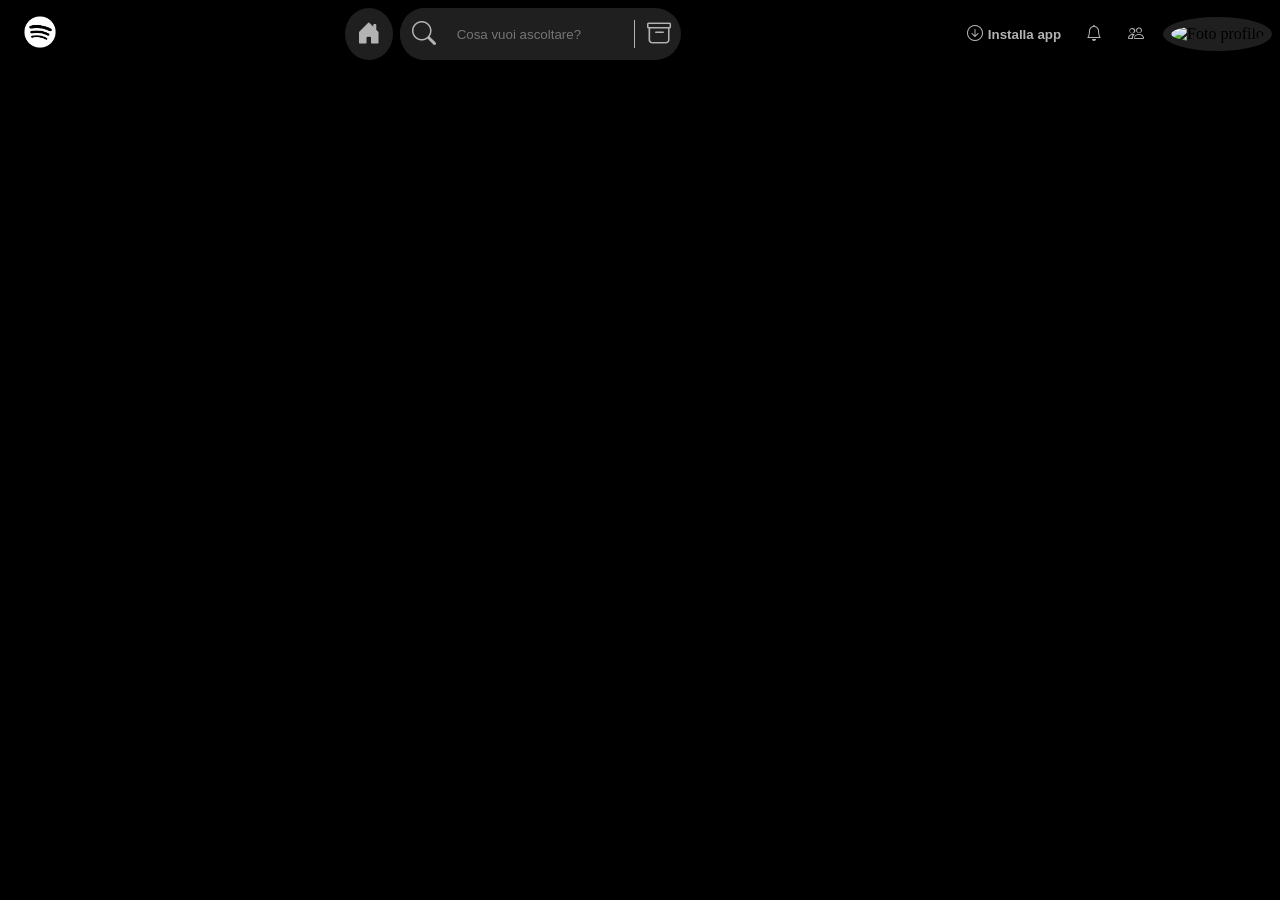
==== index.html @ e40ae442 "Add initial Spotify-like header and assets Add index.html, CSS, and image assets for a Spotify-style" ====
<!doctype html>
<html lang="it">
  <head>
    <meta charset="UTF-8" />
    <meta name="viewport" content="width=device-width, initial-scale=1.0" />
    <title>Spotify - Lettore web</title>
    <link rel="stylesheet" href="./assets/CSS/style.css" />
    <link
      rel="stylesheet"
      href="https://cdn.jsdelivr.net/npm/bootstrap-icons@1.11.0/font/bootstrap-icons.css"
    />
  </head>
  <body>
    <header>
      <!-- LOGO SPOTIFY A SINISTRA -->
      <div>
        <img
          id="logo"
          src="./assets/IMG/Spotify_Primary_Logo_RGB_White.png"
          alt="Spotify logo"
        />
      </div>
      <!-- BLOCCO CENTRALE -->
      <div id="barra-ricerca">
        <!-- ICONA HOME -->
        <div>
          <button id="bottone-home" class="bottone">
            <i class="bi bi-house-door-fill"></i>
          </button>
        </div>
        <!-- BARRA DI RICERCA CENTRALE -->
        <div id="blocco-centrale-ricerca">
          <button id="bottone-lente" class="bottone">
            <i class="bi bi-search"></i>
          </button>
          <input type="text" placeholder="Cosa vuoi ascoltare?" />
          <button id="archivio">
            <div>
              <i class="bi bi-archive"></i>
            </div>
          </button>
        </div>
      </div>
      <!-- BLOCCO FINALE -->
      <div>
        <div id="blocco-finale">
          <div id="sezione-download">
            <a href="#">
              <button id="bottone-download" class="bottone-grigio">
                <i id="icona-download" class="bi bi-arrow-down-circle"></i>
                <strong>Installa app</strong>
              </button>
            </a>
            <button id="bottone-campana" class="bottone-grigio">
              <i id="icona-campana" class="bi bi-bell"></i>
            </button>
            <button id="bottone-gruppo" class="bottone-grigio">
              <i id="icona-gruppo" class="bi bi-people"></i>
            </button>
            <img
              class="bordo-foto"
              id="foto-profilo"
              src="https://placecats.com/32/32"
              alt="Foto profilo"
            />
          </div>
        </div>
      </div>
    </header>
    <main></main>
    <footer></footer>
  </body>
</html>
---- assets/CSS/style.css ----
body {
  margin: 0;
  background-color: black;
}

a {
  text-decoration: none;
}

/* MENU NAVIGAZIONE SUPERIORE */

header {
  display: flex;
  justify-content: space-between;
  align-items: center;
  padding: 8px;
}

/* PARTE SINISTRA */

#logo {
  height: 2em;
  margin-left: 1em;
}

/* BLOCCO CENTRALE */

#barra-ricerca {
  display: flex;
  flex: 1;
  justify-content: center;
}
/* UNISCE: ICONA RICERCA, INPUT, ICONA ARCHIVIO */
#blocco-centrale-ricerca {
  display: flex;
  background-color: #1f1f1f;
  border-radius: 2em;
  width: 30%;
}
/* BORDO BIANCO SX ICONA ARCHIVIO */
#archivio > div {
  border-left: 1px solid #b3b3b3;
  padding: 0 4px 0 12px;
}
/* BORDO ARROTONDATO A DESTRA PER CHIUDERE INPUT */
#archivio {
  border: none;
  border-top-right-radius: 2em;
  border-bottom-right-radius: 2em;
  background-color: #1f1f1f;
  margin-right: 0.5em;
}
/* INPUT TESTO */
#blocco-centrale-ricerca input {
  background-color: #1f1f1f;
  border: none;
  flex: 1;
}

/* BLOCCO FINALE */

#blocco-finale {
  display: flex;
  flex-direction: row;
}
/* PER CENTRARE ELEMENTI ULTIMO BLOCCO */
#sezione-download {
  display: flex;
  align-items: center;
}
/* ARROTONDATA FOTO */
#foto-profilo {
  border-radius: 50%;
}
/* CREATO BORDO INTORNO CON IL BOTTONE */
.bordo-foto {
  background-color: #1f1f1f;
  padding: 8px;
}

/* ICONE TOPBAR */
/* COLORE + DIMENSIONE PRIME 3 ICONE DA SX */
i {
  font-size: 1.8em;
  color: #b3b3b3;
}
/* DIMENSIONE ULTIME 3 ICONE DA SX */
#icona-campana {
  font-size: 1.2em;
}

#icona-download {
  font-size: 1.2em;
}

#icona-gruppo {
  font-size: 1.2em;
}

/* BOTTONI TOPBAR(BOTTONE ARCHIVIO è IN BLOCCO CENTRALE A NOME #ARCHIVIO */
#bottone-home {
  margin-right: 0.5em;
}

#bottone-lente {
  margin-right: 0.5em;
}

#bottone-download {
  margin-right: 1em;
}
#bottone-campana {
  margin-right: 1em;
}
#bottone-gruppo {
  margin-right: 1em;
}

/* SFONDO ARROTONDATO PRIMI 2 BOTTONI DA SINISTRA */
.bottone {
  background-color: #1f1f1f;
  padding: 12px;
  border-radius: 50%;
  border: none;
}
/* SFONDO ULTIMI 3 BOTTONI  */
.bottone-grigio {
  background-color: black;
  border: none;
  color: #b3b3b3;
  display: flex;
  align-items: center;
  gap: 5px;
}
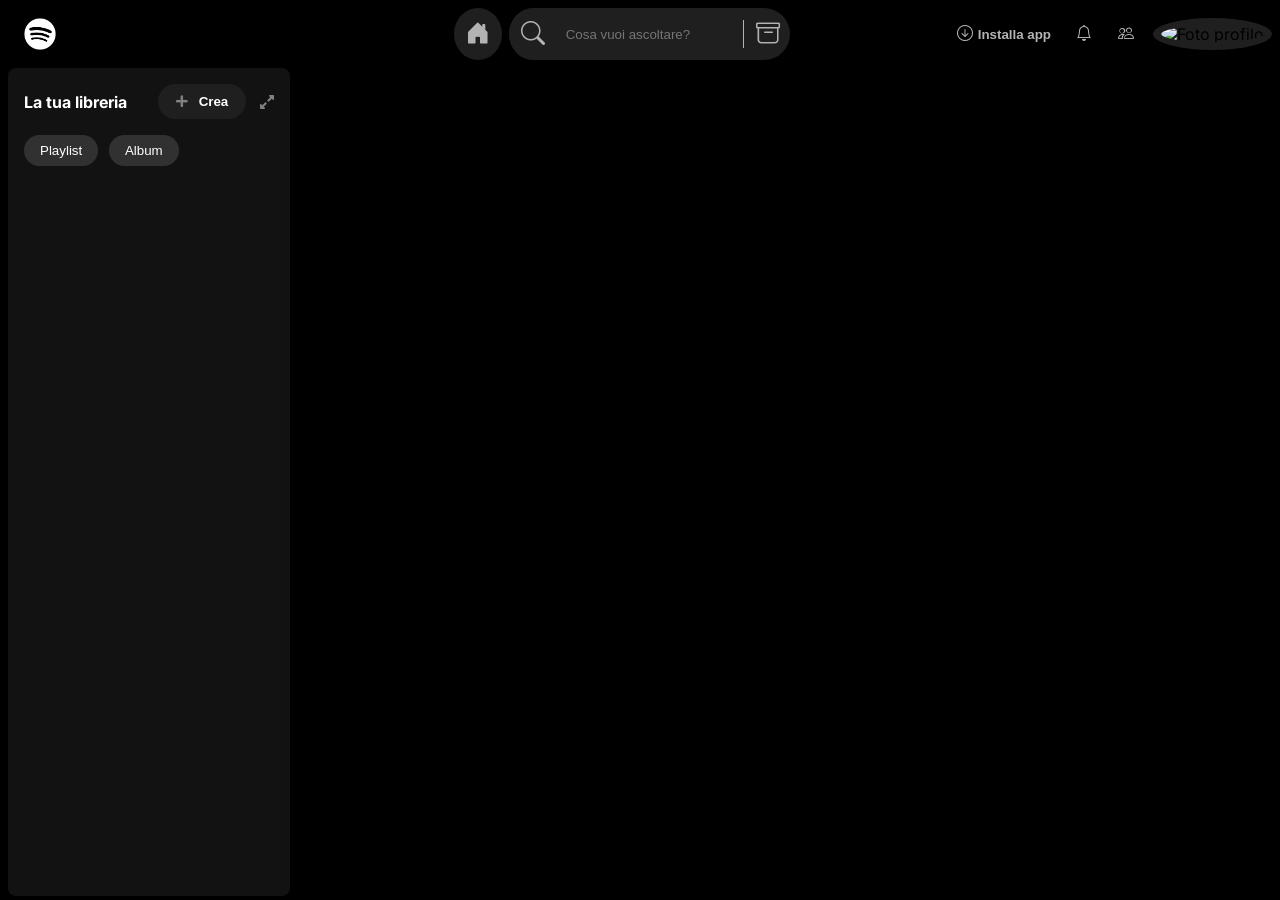
==== commit e0706f20: "added reset.css, ultimated top bar, started 1st section" ====
--- a/index.html
+++ b/index.html
@@ -4,22 +4,36 @@
     <meta charset="UTF-8" />
     <meta name="viewport" content="width=device-width, initial-scale=1.0" />
     <title>Spotify - Lettore web</title>
+    <link rel="preconnect" href="https://fonts.googleapis.com" />
+    <link
+      href="https://fonts.googleapis.com/css2?family=Inter:wght@300;400;600;700&display=swap"
+      rel="stylesheet"
+    />
+
+    <link rel="stylesheet" href="./assets/CSS/reset-style.css" />
+    <link rel="stylesheet" href="./assets/CSS/new-style.css" />
     <link rel="stylesheet" href="./assets/CSS/style.css" />
     <link
       rel="stylesheet"
       href="https://cdn.jsdelivr.net/npm/bootstrap-icons@1.11.0/font/bootstrap-icons.css"
     />
+    <link
+      rel="stylesheet"
+      href="https://cdnjs.cloudflare.com/ajax/libs/font-awesome/5.15.4/css/all.min.css"
+      integrity="sha512-1ycn6IcaQQ40/MKBW2W4Rhis/DbILU74C1vSrLJxCq57o941Ym01SwNsOMqvEBFlcgUa6xLiPY/NS5R+E6ztJQ=="
+      crossorigin="anonymous"
+      referrerpolicy="no-referrer"
+    />
   </head>
   <body>
-    <header>
+    <header id="contenitore-menù-sup">
       <!-- LOGO SPOTIFY A SINISTRA -->
-      <div>
-        <img
-          id="logo"
-          src="./assets/IMG/Spotify_Primary_Logo_RGB_White.png"
-          alt="Spotify logo"
-        />
-      </div>
+      <img
+        id="logo"
+        src="./assets/IMG/Spotify_Primary_Logo_RGB_White.png"
+        alt="Spotify logo"
+      />
+
       <!-- BLOCCO CENTRALE -->
       <div id="barra-ricerca">
         <!-- ICONA HOME -->
@@ -48,7 +62,7 @@
             <a href="#">
               <button id="bottone-download" class="bottone-grigio">
                 <i id="icona-download" class="bi bi-arrow-down-circle"></i>
-                <strong>Installa app</strong>
+                <p>Installa app</p>
               </button>
             </a>
             <button id="bottone-campana" class="bottone-grigio">
@@ -67,7 +81,29 @@
         </div>
       </div>
     </header>
-    <main></main>
+    <main>
+      <!-- SEZIONE LATERALE SINISTRA -->
+      <div id="menù-laterale">
+        <div id="header-libreria">
+          <div>
+            <h1><b>La tua libreria</b></h1>
+          </div>
+          <div id="header-libreria-destra">
+            <button>
+              <i class="icona-sx fas fa-plus"></i>
+              <h1><b>Crea</b></h1>
+            </button>
+            <a href="#"><i class="icona-sx fas fa-expand-alt"></i></a>
+          </div>
+        </div>
+        <div id="bottoni-libreria">
+          <button>Playlist</button>
+          <button>Album</button>
+        </div>
+      </div>
+      <div></div>
+      <div></div>
+    </main>
     <footer></footer>
   </body>
 </html>
--- a/assets/CSS/new-style.css
+++ b/assets/CSS/new-style.css
@@ -0,0 +1,7 @@
+h1 {
+  font-size: 1em;
+}
+
+b {
+  font-weight: bold;
+}
--- a/assets/CSS/style.css
+++ b/assets/CSS/style.css
@@ -1,6 +1,7 @@
 body {
   margin: 0;
   background-color: black;
+  font-family: "Inter", sans-serif;
 }
 
 a {
@@ -29,13 +30,14 @@
   display: flex;
   flex: 1;
   justify-content: center;
+  margin-left: 200px;
 }
 /* UNISCE: ICONA RICERCA, INPUT, ICONA ARCHIVIO */
 #blocco-centrale-ricerca {
   display: flex;
   background-color: #1f1f1f;
   border-radius: 2em;
-  width: 30%;
+  width: 35%;
 }
 /* BORDO BIANCO SX ICONA ARCHIVIO */
 #archivio > div {
@@ -132,3 +134,69 @@
   align-items: center;
   gap: 5px;
 }
+
+#bottone-download > p,
+#bottone-download > i {
+  font-weight: bold;
+}
+
+/* BARRA LATERALE SX */
+
+#menù-laterale {
+  height: 92vh;
+  width: 22%;
+  min-width: 22%;
+  border-radius: 0.5em;
+  margin-left: 0.5em;
+  background-color: #121212;
+}
+
+#header-libreria {
+  padding: 16px 16px 8px;
+  box-sizing: border-box;
+  vertical-align: middle;
+  width: 100%;
+  color: white;
+  display: flex;
+  justify-content: space-between;
+  align-items: center;
+}
+
+#header-libreria button {
+  color: white;
+  display: flex;
+  align-items: center;
+  background-color: #1f1f1f;
+  border: none;
+  padding: 10px 18px;
+  border-radius: 2em;
+  margin-right: 1em;
+}
+
+.icona-sx {
+  color: gray;
+  font-size: 1em;
+}
+
+#header-libreria button > i {
+  margin-right: 0.8em;
+}
+
+#header-libreria-destra {
+  display: flex;
+  align-items: center;
+}
+
+#bottoni-libreria button {
+  color: white;
+  background-color: #313131;
+  border: none;
+  padding: 8px 16px;
+  border-radius: 2em;
+  margin-right: 0.5em;
+}
+
+#bottoni-libreria {
+  margin-left: 1em;
+  margin-top: 0.5em;
+}
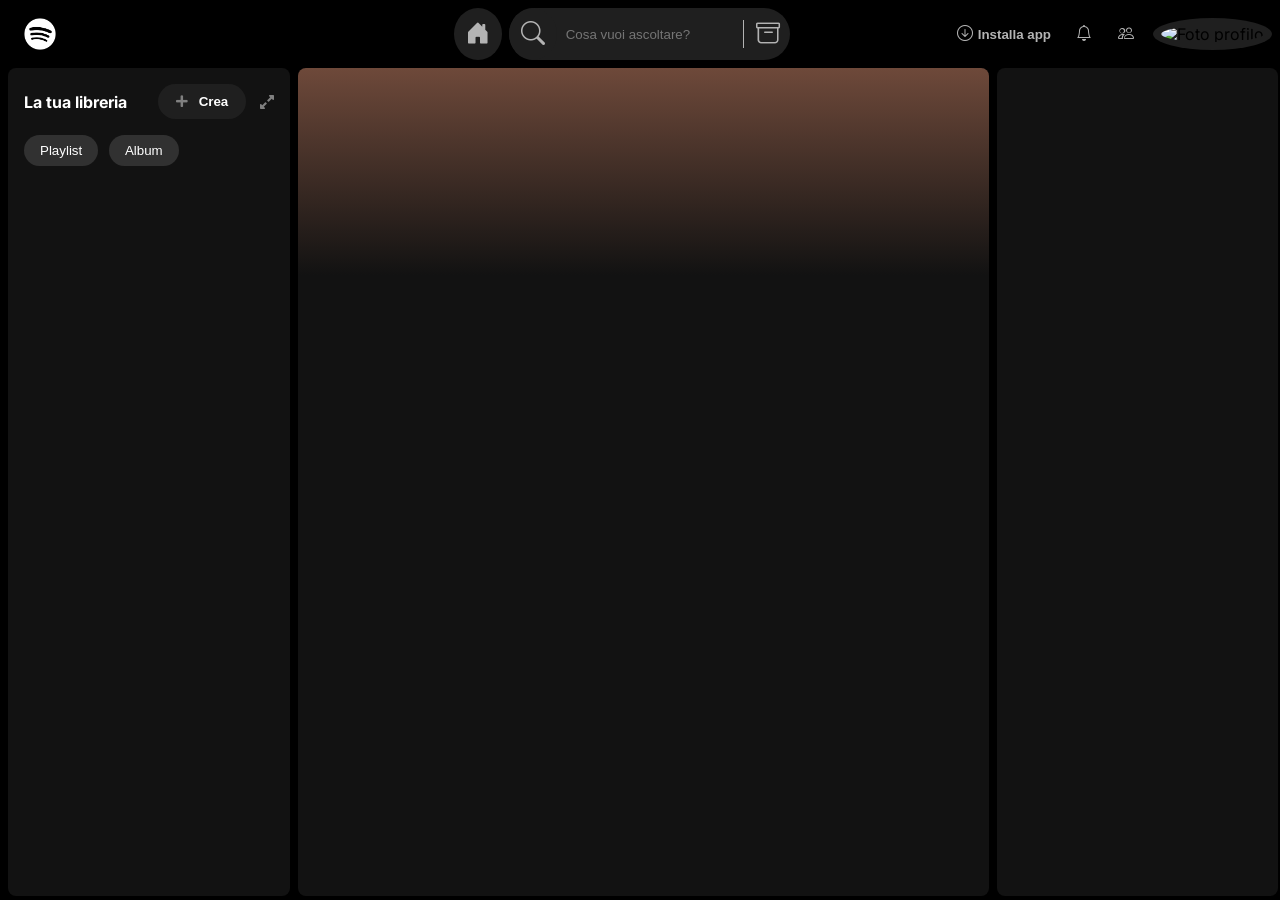
==== commit 5672adcc: "added 2 more section" ====
--- a/index.html
+++ b/index.html
@@ -101,8 +101,8 @@
           <button>Album</button>
         </div>
       </div>
-      <div></div>
-      <div></div>
+      <div id="main-centrale"></div>
+      <div id="main-dx"></div>
     </main>
     <footer></footer>
   </body>
--- a/assets/CSS/style.css
+++ b/assets/CSS/style.css
@@ -200,3 +200,23 @@
   margin-left: 1em;
   margin-top: 0.5em;
 }
+
+main {
+  display: flex;
+}
+
+#main-centrale {
+  height: 92vh;
+  width: 54%;
+  background: linear-gradient(#6e493a, #121212 25%);
+  border-radius: 0.5em;
+  margin-left: 0.5em;
+}
+
+#main-dx {
+  height: 92vh;
+  width: 22%;
+  background: #121212;
+  border-radius: 0.5em;
+  margin-left: 0.5em;
+}
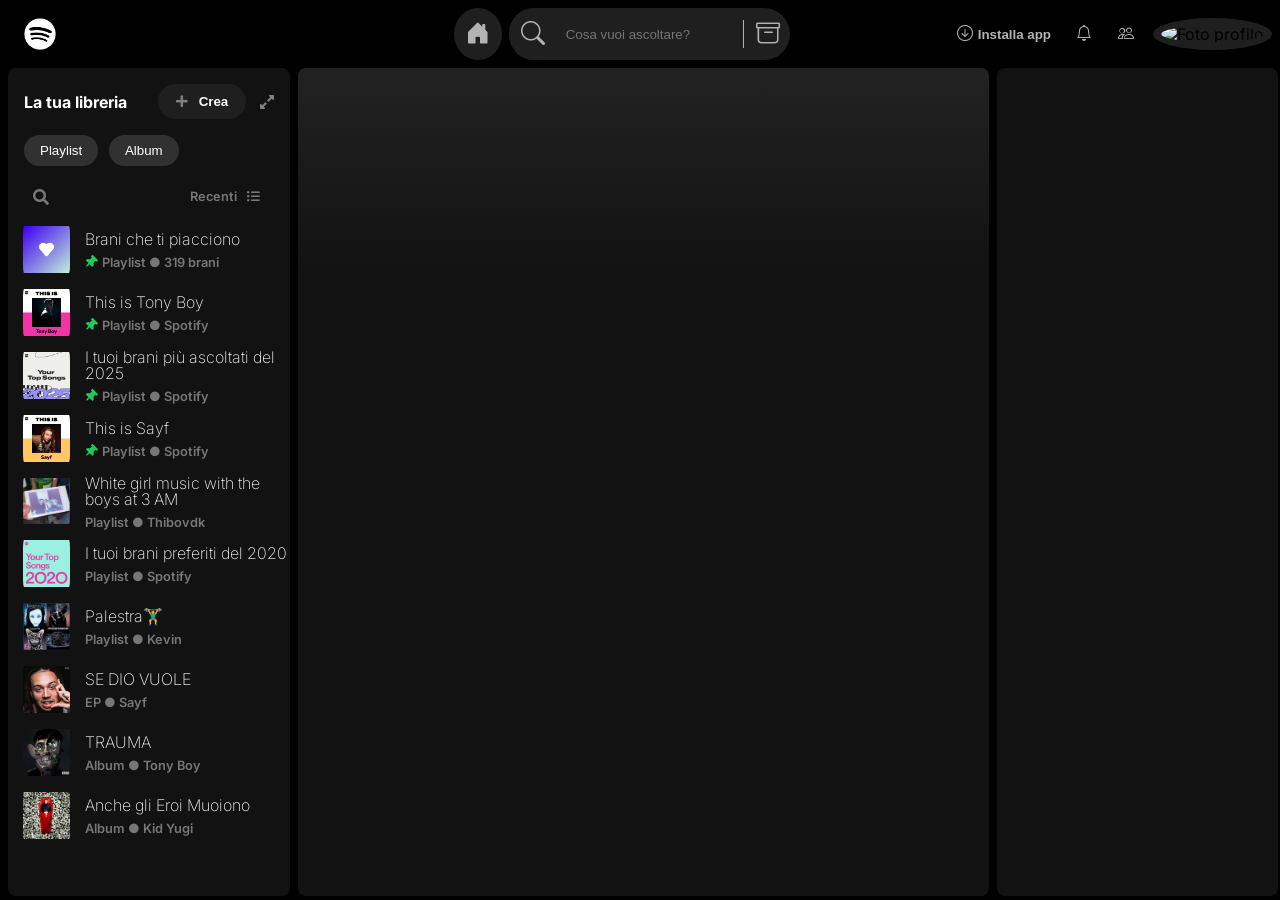
==== commit 51c6e5e0: "Added left bar with album" ====
--- a/index.html
+++ b/index.html
@@ -83,7 +83,8 @@
     </header>
     <main>
       <!-- SEZIONE LATERALE SINISTRA -->
-      <div id="menù-laterale">
+      <section id="menù-laterale">
+        <!-- PRIMA RIGA -->
         <div id="header-libreria">
           <div>
             <h1><b>La tua libreria</b></h1>
@@ -95,14 +96,183 @@
             </button>
             <a href="#"><i class="icona-sx fas fa-expand-alt"></i></a>
           </div>
+          <!-- BOTTONI PLAYLIST E ALBUM -->
         </div>
         <div id="bottoni-libreria">
           <button>Playlist</button>
           <button>Album</button>
         </div>
-      </div>
-      <div id="main-centrale"></div>
-      <div id="main-dx"></div>
+        <!-- TERZA RIGA -->
+        <div id="terza-riga">
+          <div>
+            <i class="fas fa-search"></i>
+          </div>
+          <div id="terza-riga-recenti">
+            <p>Recenti</p>
+            <i class="fas fa-list-ul"></i>
+          </div>
+        </div>
+        <!-- CASCATA ALBUM SX -->
+
+        <!-- PRIMO ALBUM -->
+        <div class="riga-album">
+          <div>
+            <img src="./assets/IMG/liked-songs-300.jpg" alt="Album cover" />
+          </div>
+          <div class="seconda-riga-album">
+            <div class="nome-playlist">
+              <p>Brani che ti piacciono</p>
+            </div>
+            <div class="tipo-playlist">
+              <i class="fas fa-thumbtack"></i>
+              <p>Playlist ● 319 brani</p>
+            </div>
+          </div>
+        </div>
+
+        <!-- SECONDO ALBUM -->
+        <div class="riga-album">
+          <div>
+            <img src="./assets/IMG/titonyboy.jpeg" alt="Album cover" />
+          </div>
+          <div class="seconda-riga-album">
+            <div class="nome-playlist">
+              <p>This is Tony Boy</p>
+            </div>
+            <div class="tipo-playlist">
+              <i class="fas fa-thumbtack"></i>
+              <p>Playlist ● Spotify</p>
+            </div>
+          </div>
+        </div>
+
+        <!-- TERZO ALBUM -->
+        <div class="riga-album">
+          <div>
+            <img src="./assets/IMG/top2025.jpeg" alt="Album cover" />
+          </div>
+          <div class="seconda-riga-album">
+            <div class="nome-playlist">
+              <p>I tuoi brani più ascoltati del 2025</p>
+            </div>
+            <div class="tipo-playlist">
+              <i class="fas fa-thumbtack"></i>
+              <p>Playlist ● Spotify</p>
+            </div>
+          </div>
+        </div>
+
+        <!-- QUARTO ALBUM -->
+        <div class="riga-album">
+          <div>
+            <img src="./assets/IMG/sayf.jpeg" alt="Album cover" />
+          </div>
+          <div class="seconda-riga-album">
+            <div class="nome-playlist">
+              <p>This is Sayf</p>
+            </div>
+            <div class="tipo-playlist">
+              <i class="fas fa-thumbtack"></i>
+              <p>Playlist ● Spotify</p>
+            </div>
+          </div>
+        </div>
+
+        <!-- QUINTO ALBUM -->
+        <div class="riga-album">
+          <div>
+            <img src="./assets/IMG/Whitegirlmusic.png" alt="Album cover" />
+          </div>
+          <div class="seconda-riga-album">
+            <div class="nome-playlist">
+              <p>White girl music with the boys at 3 AM</p>
+            </div>
+            <div class="tipo-playlist">
+              <p>Playlist ● Thibovdk</p>
+            </div>
+          </div>
+        </div>
+
+        <!-- SESTO ALBUM -->
+        <div class="riga-album">
+          <div>
+            <img
+              src="./assets/IMG/wrapped-2020-top100_DEFAULT-en.jpg"
+              alt="Album cover"
+            />
+          </div>
+          <div class="seconda-riga-album">
+            <div class="nome-playlist">
+              <p>I tuoi brani preferiti del 2020</p>
+            </div>
+            <div class="tipo-playlist">
+              <p>Playlist ● Spotify</p>
+            </div>
+          </div>
+        </div>
+
+        <!-- SETTIMO ALBUM -->
+        <div class="riga-album">
+          <div>
+            <img src="./assets/IMG/palestra.png" alt="Album cover" />
+          </div>
+          <div class="seconda-riga-album">
+            <div class="nome-playlist">
+              <p>Palestra🏋️‍♂️</p>
+            </div>
+            <div class="tipo-playlist">
+              <p>Playlist ● Kevin</p>
+            </div>
+          </div>
+        </div>
+
+        <!-- OTTAVO ALBUM -->
+        <div class="riga-album">
+          <div>
+            <img src="./assets/IMG/sayf-se dio vuole.jpeg" alt="Album cover" />
+          </div>
+          <div class="seconda-riga-album">
+            <div class="nome-playlist">
+              <p>SE DIO VUOLE</p>
+            </div>
+            <div class="tipo-playlist">
+              <p>EP ● Sayf</p>
+            </div>
+          </div>
+        </div>
+
+        <!-- OTTAVO ALBUM -->
+        <div class="riga-album">
+          <div>
+            <img src="./assets/IMG/truma tb.jpeg" alt="Album cover" />
+          </div>
+          <div class="seconda-riga-album">
+            <div class="nome-playlist">
+              <p>TRAUMA</p>
+            </div>
+            <div class="tipo-playlist">
+              <p>Album ● Tony Boy</p>
+            </div>
+          </div>
+        </div>
+
+        <!-- NONO ALBUM -->
+        <div class="riga-album">
+          <div>
+            <img src="./assets/IMG/anchegem.jpg" alt="Album cover" />
+          </div>
+          <div class="seconda-riga-album">
+            <div class="nome-playlist">
+              <p>Anche gli Eroi Muoiono</p>
+            </div>
+            <div class="tipo-playlist">
+              <p>Album ● Kid Yugi</p>
+            </div>
+          </div>
+        </div>
+      </section>
+      <section id="main-centrale"></section>
+      <section id="main-dx"></section>
     </main>
     <footer></footer>
   </body>
--- a/assets/CSS/style.css
+++ b/assets/CSS/style.css
@@ -208,7 +208,7 @@
 #main-centrale {
   height: 92vh;
   width: 54%;
-  background: linear-gradient(#6e493a, #121212 25%);
+  background: linear-gradient(#222222, #121212 25%);
   border-radius: 0.5em;
   margin-left: 0.5em;
 }
@@ -220,3 +220,69 @@
   border-radius: 0.5em;
   margin-left: 0.5em;
 }
+
+/* TERZA RIGA COLONNA DX */
+
+#terza-riga {
+  display: flex;
+  justify-content: space-between;
+  align-items: center;
+  padding: 20px 25px 10px;
+}
+
+#terza-riga-recenti {
+  display: flex;
+  align-items: center;
+  font-size: 0.8em;
+  color: #777777;
+  padding: 5px;
+}
+
+#terza-riga i {
+  color: #777777;
+  font-size: 1em;
+}
+
+#terza-riga p {
+  margin-right: 10px;
+  font-weight: 600;
+}
+
+/* RIGHE ALBUM COLONNA SINISTRA */
+
+.riga-album {
+  display: flex;
+  color: #f6f6f6;
+  font-weight: 200;
+}
+
+.seconda-riga-album {
+  display: flex;
+  flex-direction: column;
+  justify-content: center;
+}
+
+.riga-album i {
+  font-size: 1em;
+  color: #21c95a;
+  margin-right: 7px;
+  transform: rotate(45deg);
+}
+
+.nome-playlist {
+  padding-bottom: 5px;
+}
+
+.tipo-playlist {
+  font-size: 0.8em;
+  font-weight: 600;
+  display: flex;
+  color: #777777;
+  padding-top: 5px;
+}
+
+.riga-album img {
+  width: 47px;
+  border-radius: 16px;
+  padding: 7px 15px;
+}
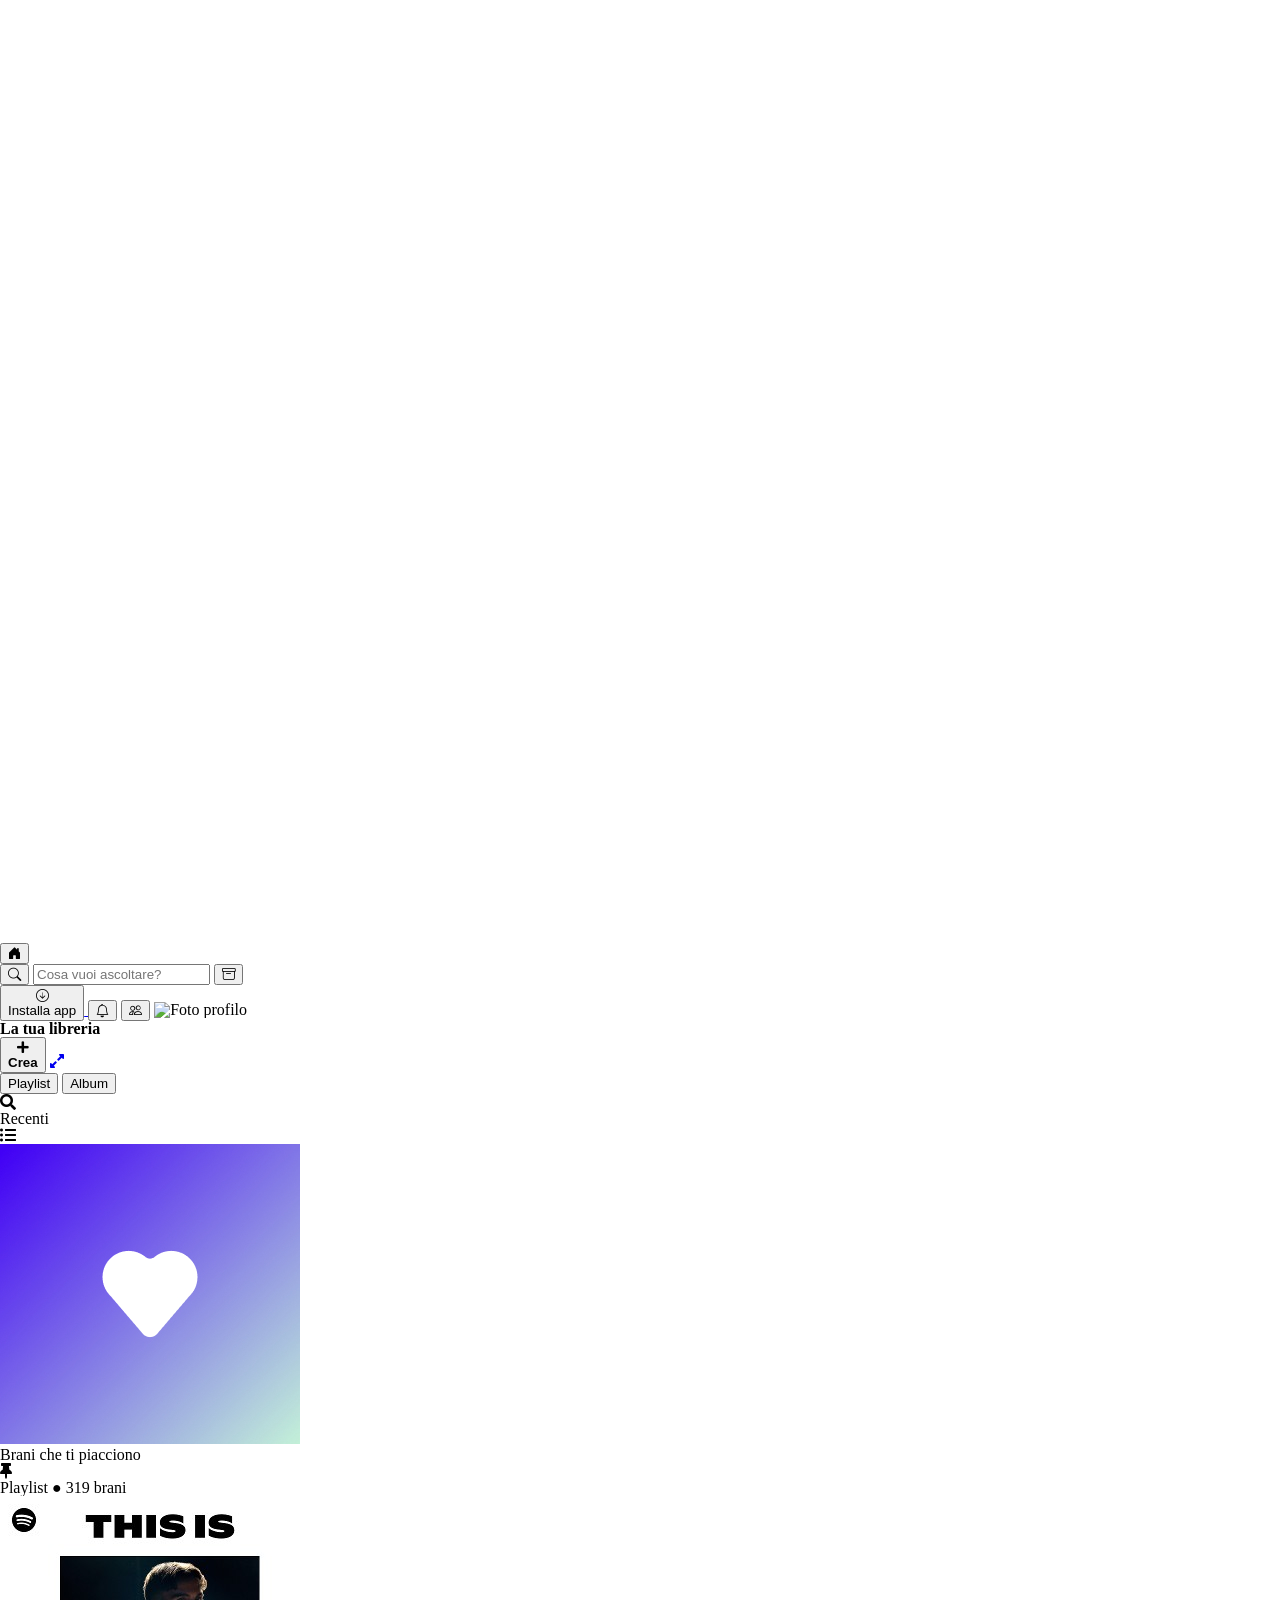
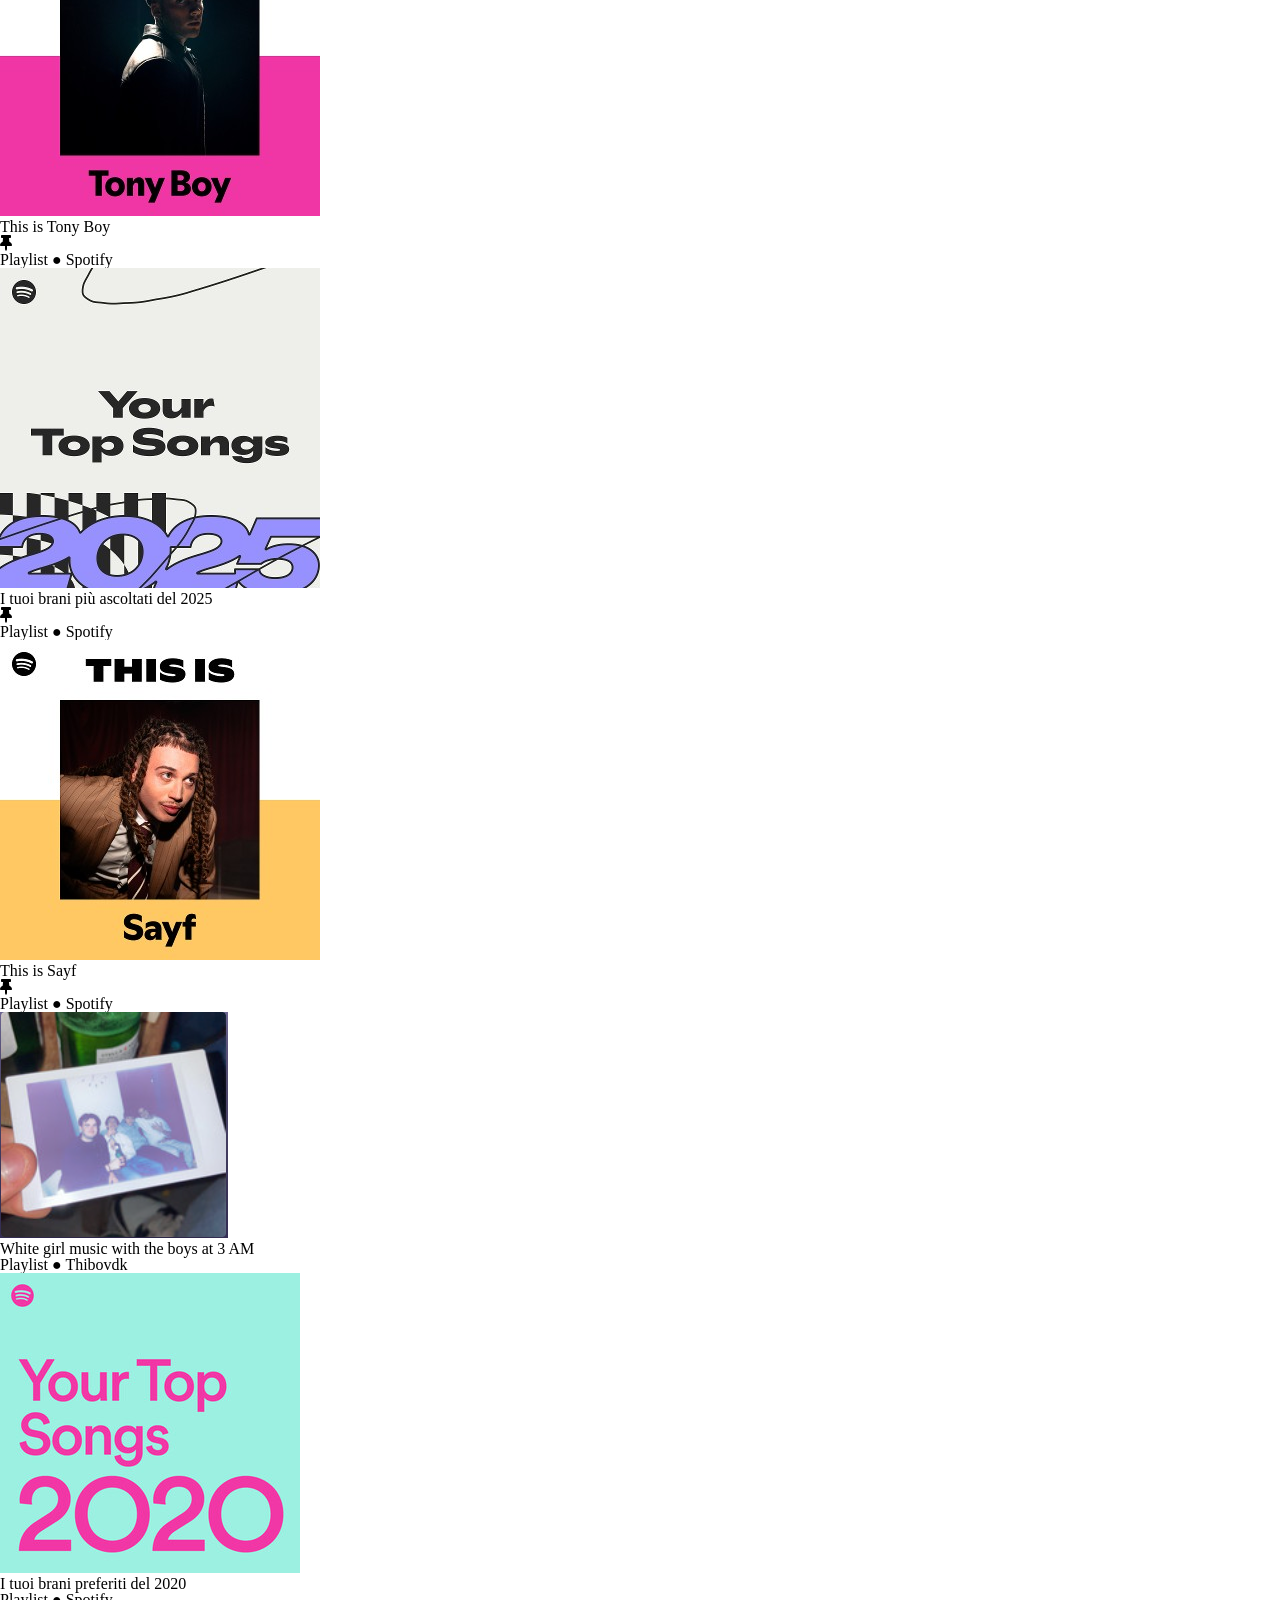
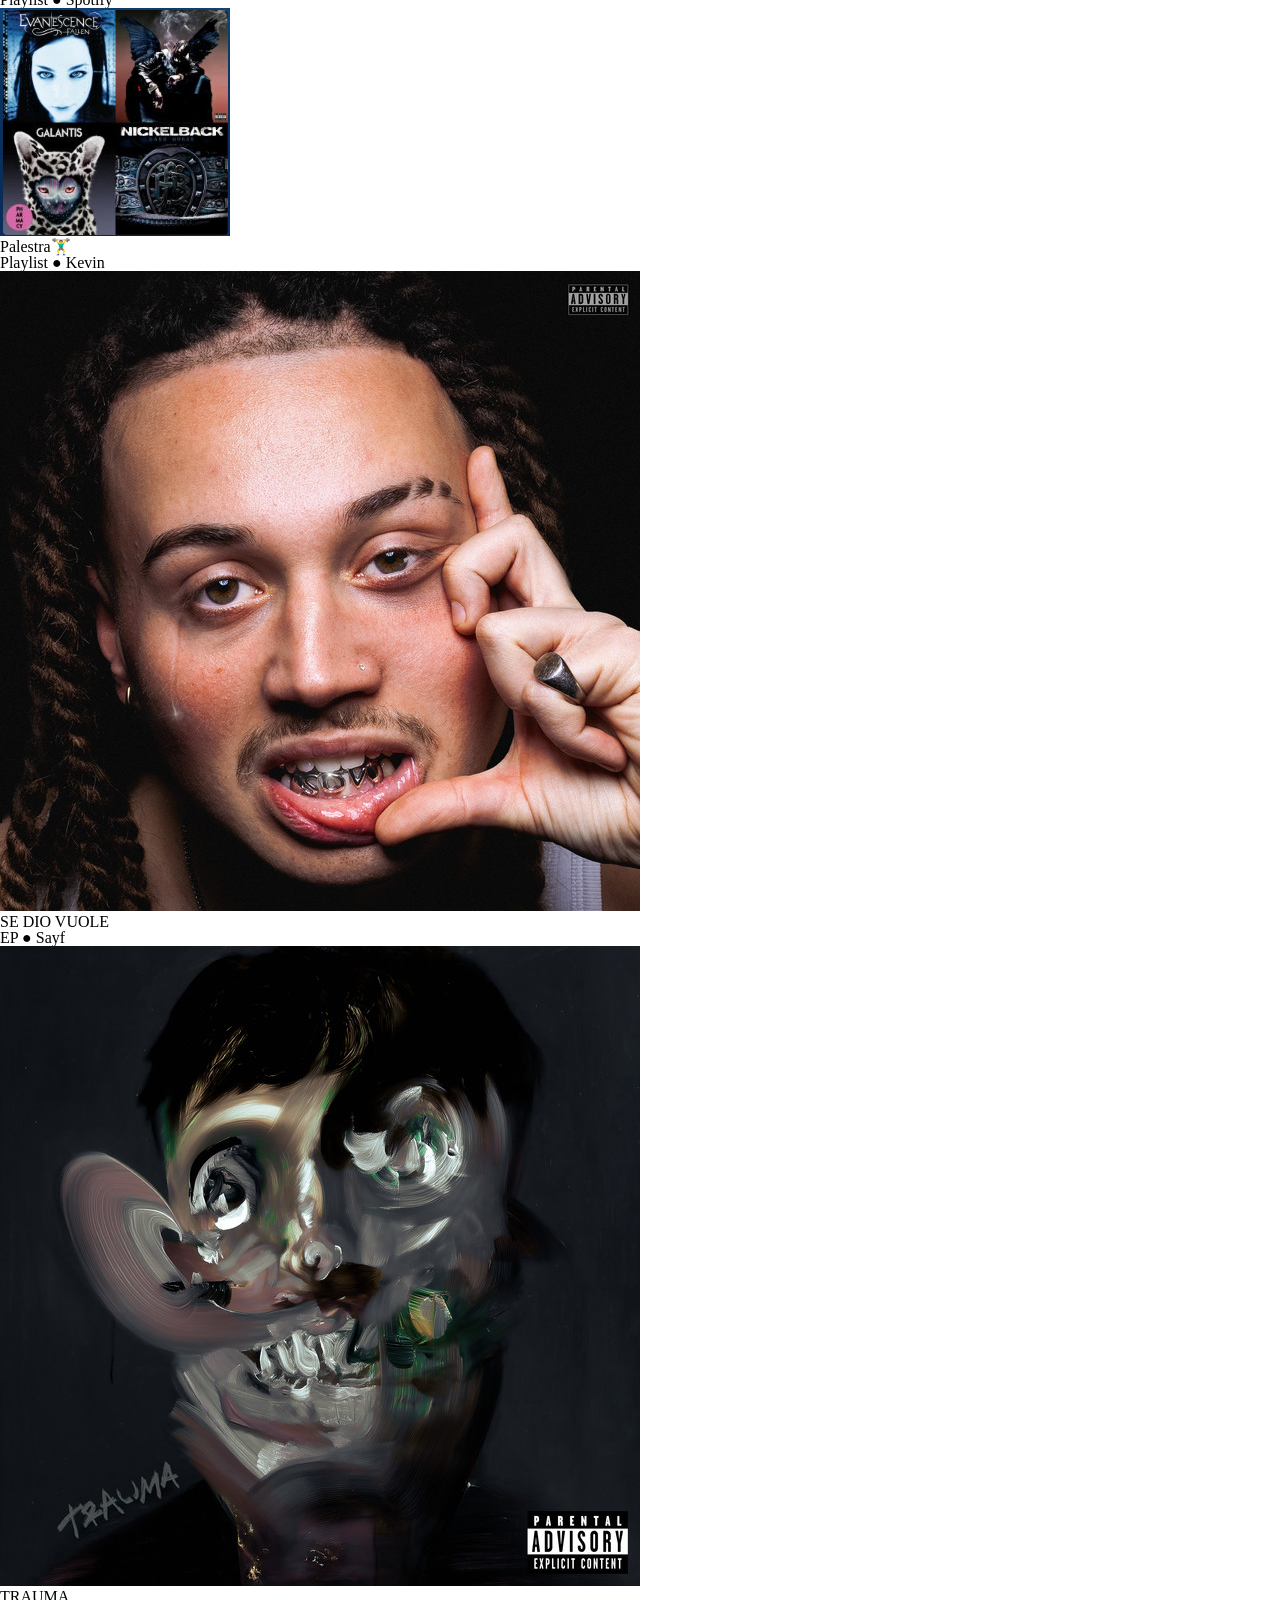
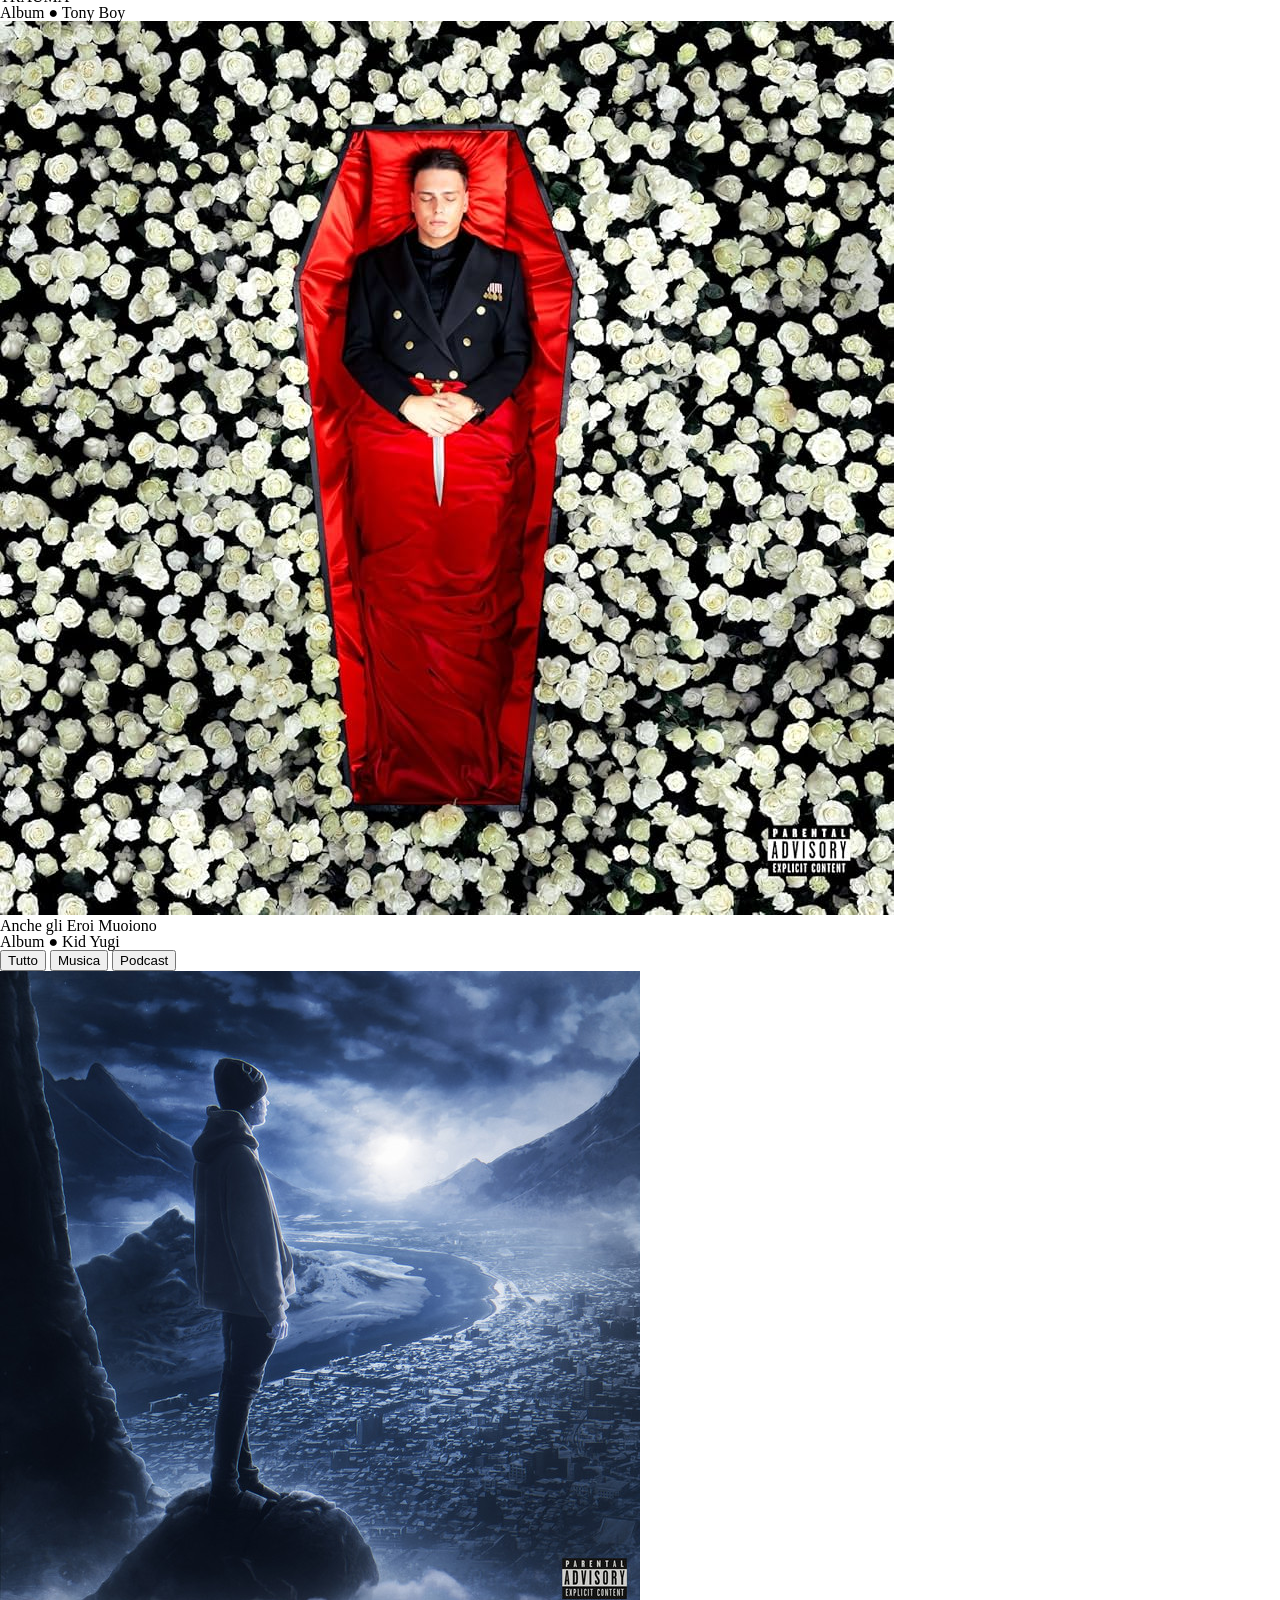
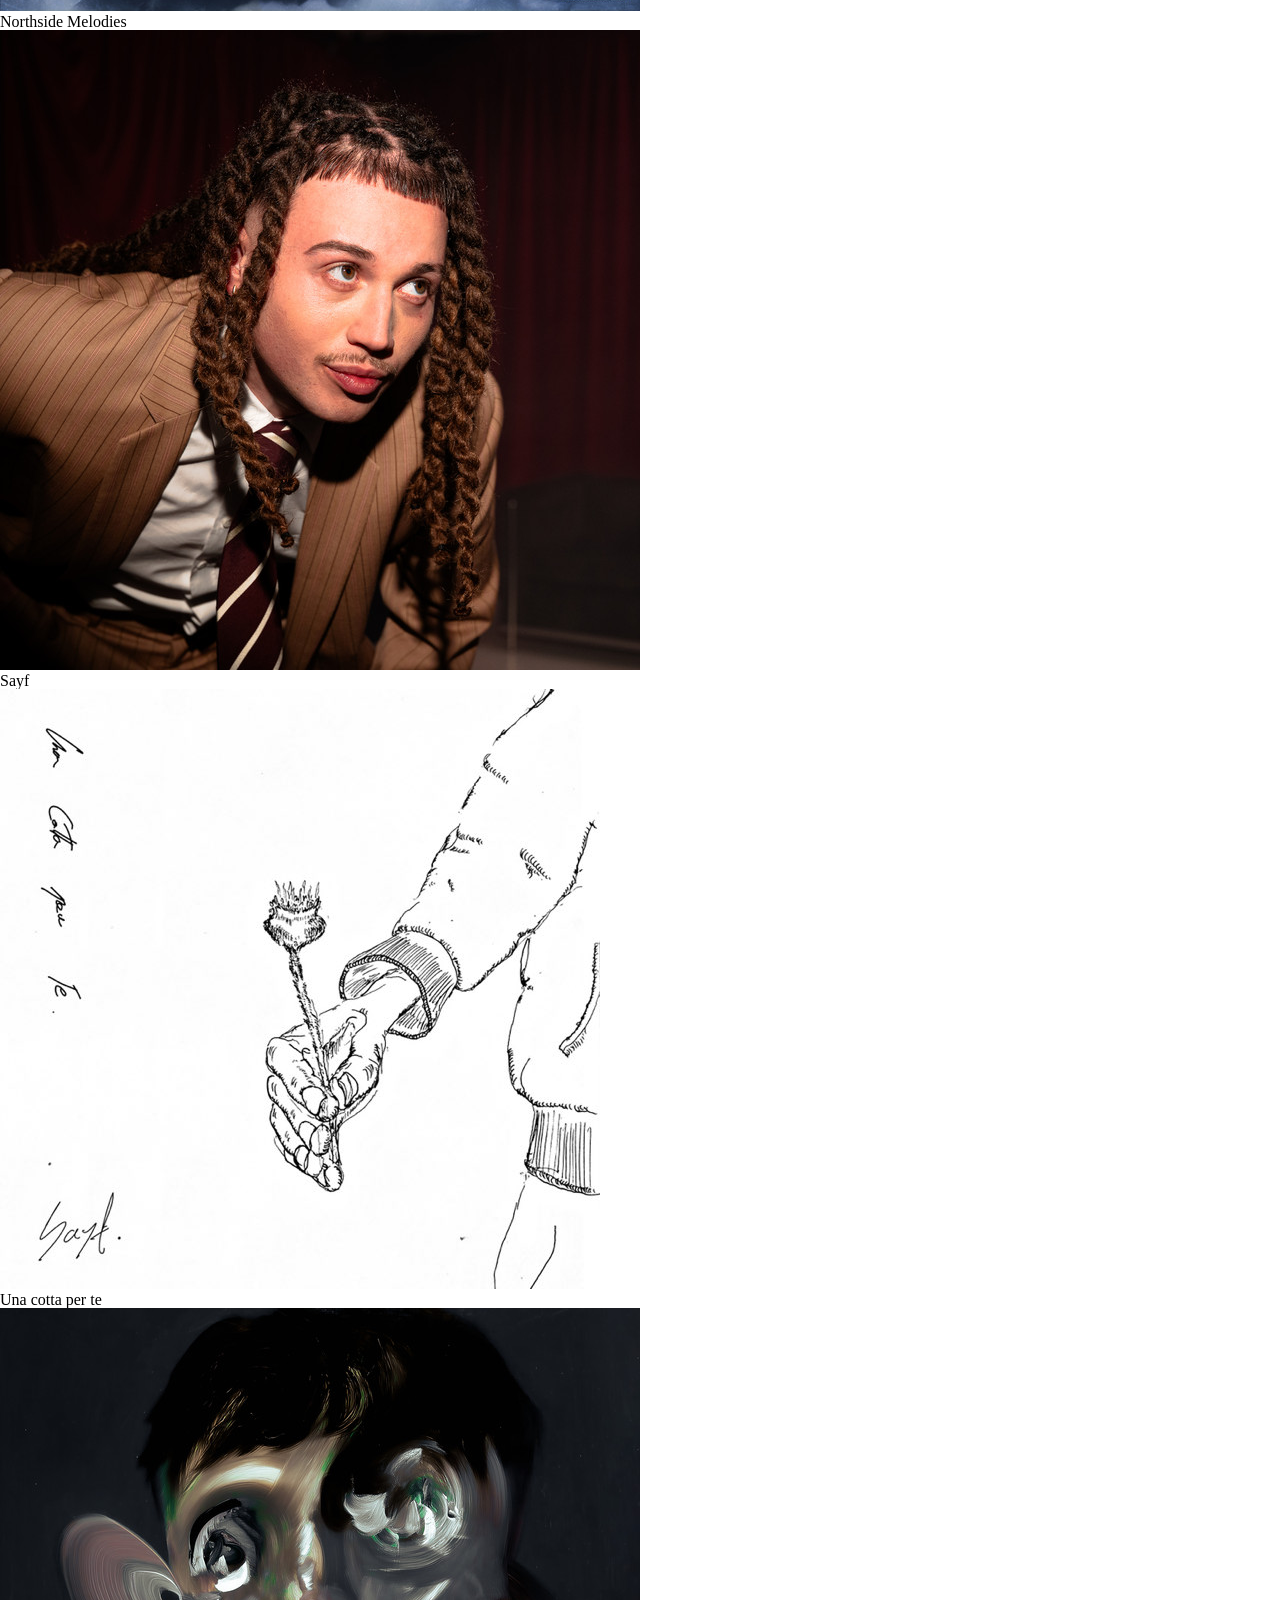
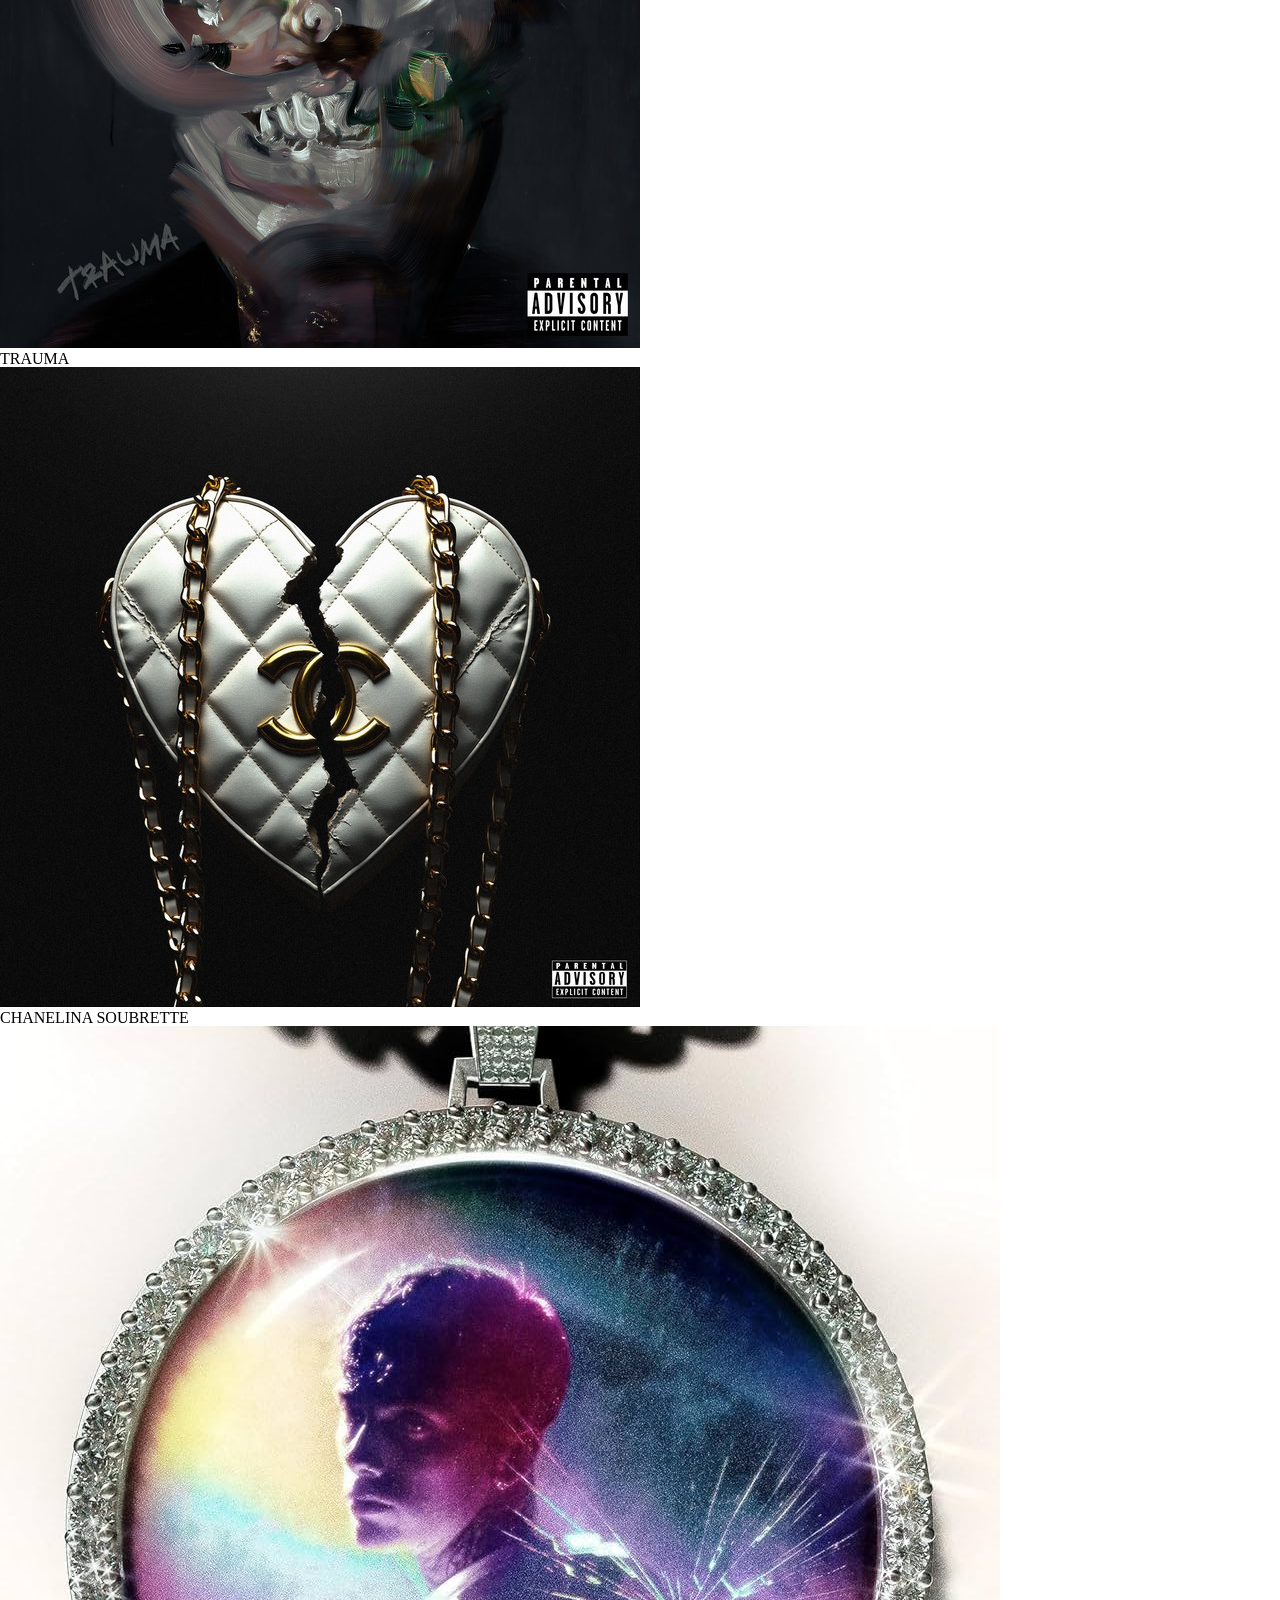
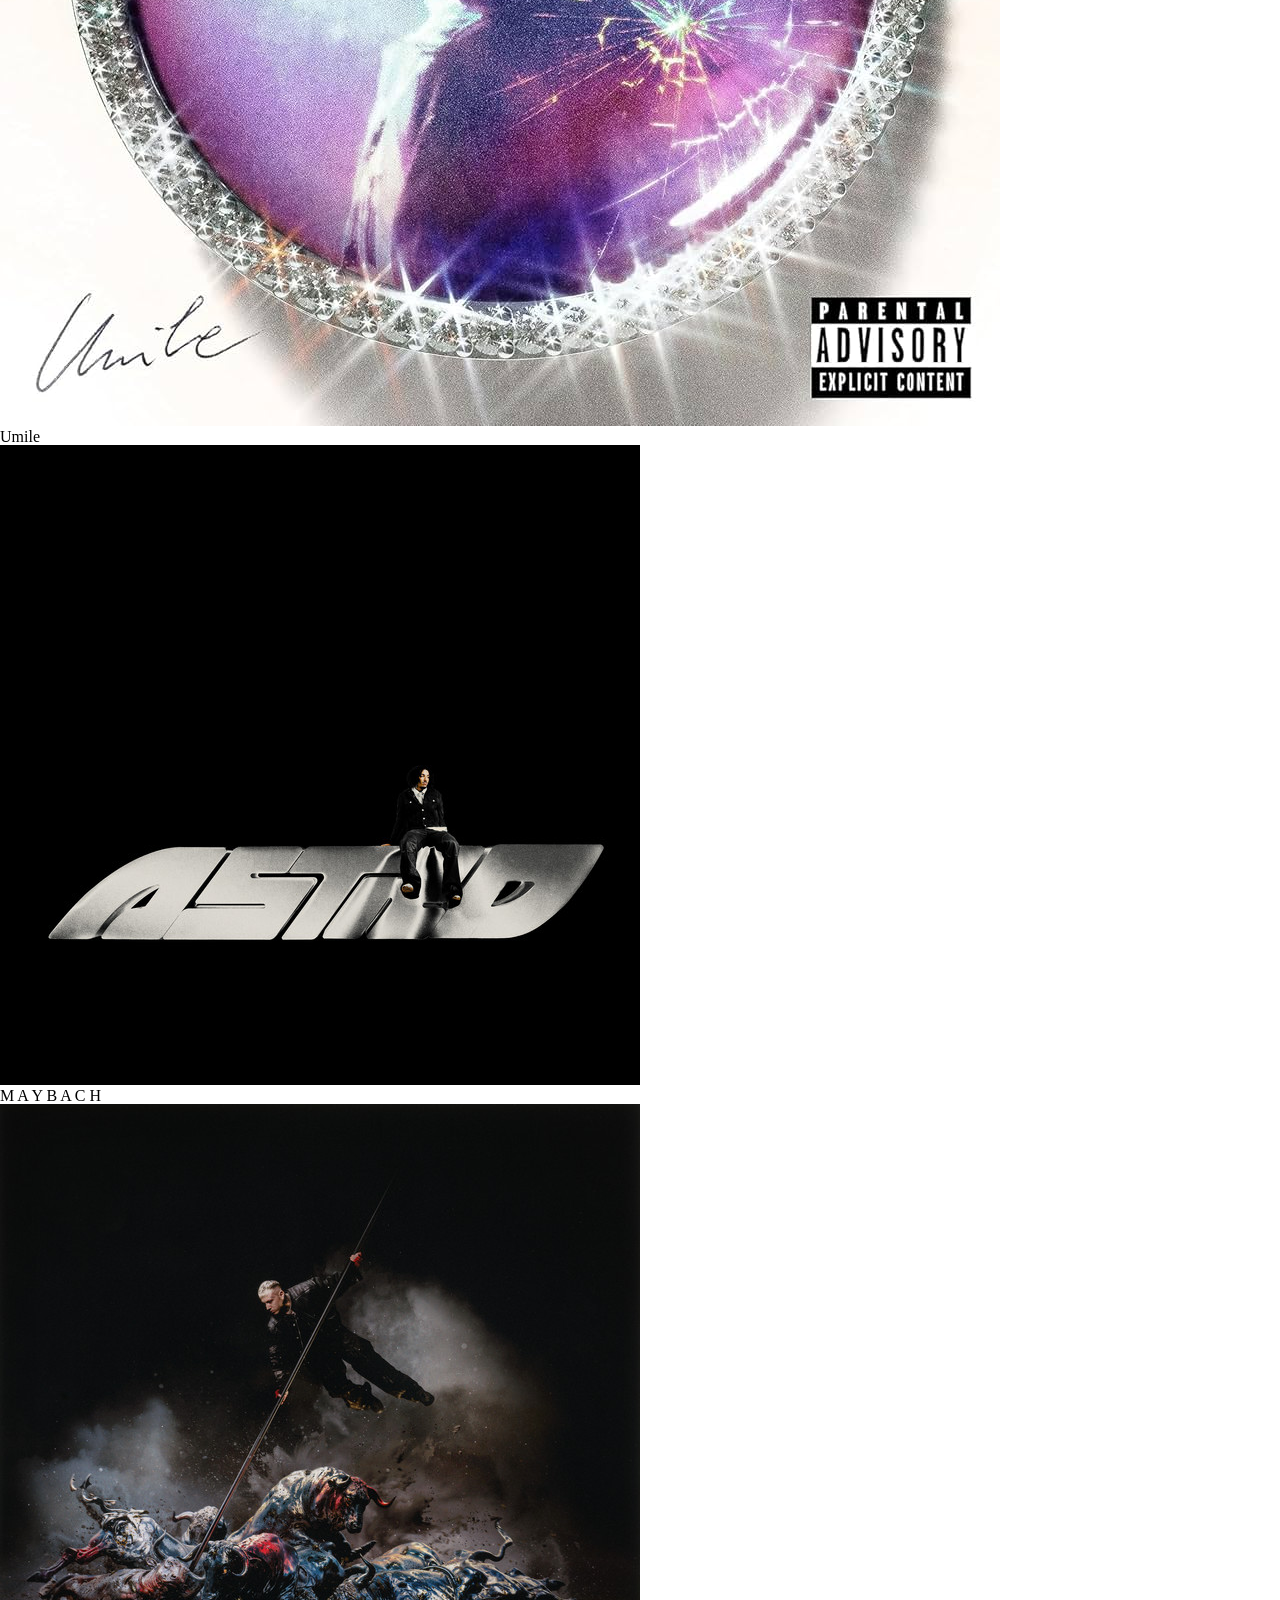
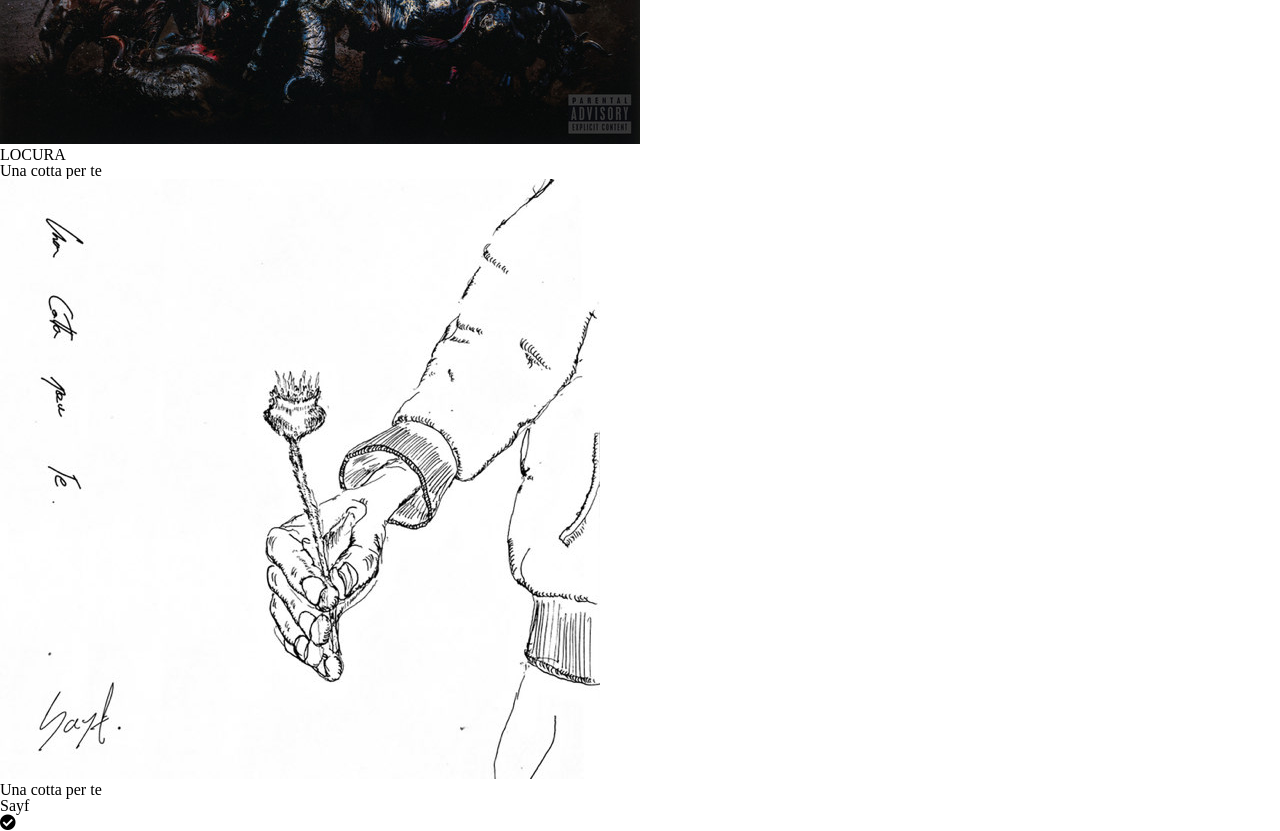
==== commit 079aa1ff: "started right column" ====
--- a/index.html
+++ b/index.html
@@ -12,7 +12,7 @@
 
     <link rel="stylesheet" href="./assets/CSS/reset-style.css" />
     <link rel="stylesheet" href="./assets/CSS/new-style.css" />
-    <link rel="stylesheet" href="./assets/CSS/style.css" />
+    <link rel="stylesheet" href="./stylecopy.css" />
     <link
       rel="stylesheet"
       href="https://cdn.jsdelivr.net/npm/bootstrap-icons@1.11.0/font/bootstrap-icons.css"
@@ -81,199 +81,267 @@
         </div>
       </div>
     </header>
-    <main>
+
+    <nav id="menù-laterale">
       <!-- SEZIONE LATERALE SINISTRA -->
-      <section id="menù-laterale">
-        <!-- PRIMA RIGA -->
-        <div id="header-libreria">
-          <div>
-            <h1><b>La tua libreria</b></h1>
-          </div>
-          <div id="header-libreria-destra">
-            <button>
-              <i class="icona-sx fas fa-plus"></i>
-              <h1><b>Crea</b></h1>
-            </button>
-            <a href="#"><i class="icona-sx fas fa-expand-alt"></i></a>
-          </div>
-          <!-- BOTTONI PLAYLIST E ALBUM -->
-        </div>
-        <div id="bottoni-libreria">
-          <button>Playlist</button>
-          <button>Album</button>
-        </div>
-        <!-- TERZA RIGA -->
-        <div id="terza-riga">
-          <div>
-            <i class="fas fa-search"></i>
-          </div>
-          <div id="terza-riga-recenti">
-            <p>Recenti</p>
-            <i class="fas fa-list-ul"></i>
-          </div>
-        </div>
-        <!-- CASCATA ALBUM SX -->
-
-        <!-- PRIMO ALBUM -->
-        <div class="riga-album">
-          <div>
-            <img src="./assets/IMG/liked-songs-300.jpg" alt="Album cover" />
-          </div>
-          <div class="seconda-riga-album">
-            <div class="nome-playlist">
-              <p>Brani che ti piacciono</p>
-            </div>
-            <div class="tipo-playlist">
-              <i class="fas fa-thumbtack"></i>
-              <p>Playlist ● 319 brani</p>
-            </div>
-          </div>
-        </div>
-
-        <!-- SECONDO ALBUM -->
-        <div class="riga-album">
-          <div>
-            <img src="./assets/IMG/titonyboy.jpeg" alt="Album cover" />
-          </div>
-          <div class="seconda-riga-album">
-            <div class="nome-playlist">
-              <p>This is Tony Boy</p>
-            </div>
-            <div class="tipo-playlist">
-              <i class="fas fa-thumbtack"></i>
-              <p>Playlist ● Spotify</p>
-            </div>
-          </div>
-        </div>
-
-        <!-- TERZO ALBUM -->
-        <div class="riga-album">
-          <div>
-            <img src="./assets/IMG/top2025.jpeg" alt="Album cover" />
-          </div>
-          <div class="seconda-riga-album">
-            <div class="nome-playlist">
-              <p>I tuoi brani più ascoltati del 2025</p>
-            </div>
-            <div class="tipo-playlist">
-              <i class="fas fa-thumbtack"></i>
-              <p>Playlist ● Spotify</p>
-            </div>
-          </div>
-        </div>
-
-        <!-- QUARTO ALBUM -->
-        <div class="riga-album">
-          <div>
-            <img src="./assets/IMG/sayf.jpeg" alt="Album cover" />
-          </div>
-          <div class="seconda-riga-album">
-            <div class="nome-playlist">
-              <p>This is Sayf</p>
-            </div>
-            <div class="tipo-playlist">
-              <i class="fas fa-thumbtack"></i>
-              <p>Playlist ● Spotify</p>
-            </div>
-          </div>
-        </div>
-
-        <!-- QUINTO ALBUM -->
-        <div class="riga-album">
-          <div>
-            <img src="./assets/IMG/Whitegirlmusic.png" alt="Album cover" />
-          </div>
-          <div class="seconda-riga-album">
-            <div class="nome-playlist">
-              <p>White girl music with the boys at 3 AM</p>
-            </div>
-            <div class="tipo-playlist">
-              <p>Playlist ● Thibovdk</p>
-            </div>
-          </div>
-        </div>
-
-        <!-- SESTO ALBUM -->
-        <div class="riga-album">
-          <div>
-            <img
-              src="./assets/IMG/wrapped-2020-top100_DEFAULT-en.jpg"
-              alt="Album cover"
-            />
-          </div>
-          <div class="seconda-riga-album">
-            <div class="nome-playlist">
-              <p>I tuoi brani preferiti del 2020</p>
-            </div>
-            <div class="tipo-playlist">
-              <p>Playlist ● Spotify</p>
-            </div>
-          </div>
-        </div>
-
-        <!-- SETTIMO ALBUM -->
-        <div class="riga-album">
-          <div>
-            <img src="./assets/IMG/palestra.png" alt="Album cover" />
-          </div>
-          <div class="seconda-riga-album">
-            <div class="nome-playlist">
-              <p>Palestra🏋️‍♂️</p>
-            </div>
-            <div class="tipo-playlist">
-              <p>Playlist ● Kevin</p>
-            </div>
-          </div>
-        </div>
-
-        <!-- OTTAVO ALBUM -->
-        <div class="riga-album">
-          <div>
-            <img src="./assets/IMG/sayf-se dio vuole.jpeg" alt="Album cover" />
-          </div>
-          <div class="seconda-riga-album">
-            <div class="nome-playlist">
-              <p>SE DIO VUOLE</p>
-            </div>
-            <div class="tipo-playlist">
-              <p>EP ● Sayf</p>
-            </div>
-          </div>
-        </div>
-
-        <!-- OTTAVO ALBUM -->
-        <div class="riga-album">
-          <div>
-            <img src="./assets/IMG/truma tb.jpeg" alt="Album cover" />
-          </div>
-          <div class="seconda-riga-album">
-            <div class="nome-playlist">
-              <p>TRAUMA</p>
-            </div>
-            <div class="tipo-playlist">
-              <p>Album ● Tony Boy</p>
-            </div>
-          </div>
-        </div>
-
-        <!-- NONO ALBUM -->
-        <div class="riga-album">
-          <div>
-            <img src="./assets/IMG/anchegem.jpg" alt="Album cover" />
-          </div>
-          <div class="seconda-riga-album">
-            <div class="nome-playlist">
-              <p>Anche gli Eroi Muoiono</p>
-            </div>
-            <div class="tipo-playlist">
-              <p>Album ● Kid Yugi</p>
-            </div>
-          </div>
+
+      <!-- PRIMA RIGA -->
+      <div id="header-libreria">
+        <div>
+          <h1><b>La tua libreria</b></h1>
+        </div>
+        <div id="header-libreria-destra">
+          <button>
+            <i class="icona-sx fas fa-plus"></i>
+            <h1><b>Crea</b></h1>
+          </button>
+          <a href="#"><i class="icona-sx fas fa-expand-alt"></i></a>
+        </div>
+        <!-- BOTTONI PLAYLIST E ALBUM -->
+      </div>
+      <div id="bottoni-libreria">
+        <button>Playlist</button>
+        <button>Album</button>
+      </div>
+      <!-- TERZA RIGA -->
+      <div id="terza-riga">
+        <div>
+          <i class="fas fa-search"></i>
+        </div>
+        <div id="terza-riga-recenti">
+          <p>Recenti</p>
+          <i class="fas fa-list-ul"></i>
+        </div>
+      </div>
+      <!-- CASCATA ALBUM SX -->
+
+      <!-- PRIMO ALBUM -->
+      <div class="riga-album">
+        <div>
+          <img src="./assets/IMG/liked-songs-300.jpg" alt="Album cover" />
+        </div>
+        <div class="seconda-riga-album">
+          <div class="nome-playlist">
+            <p>Brani che ti piacciono</p>
+          </div>
+          <div class="tipo-playlist">
+            <i class="fas fa-thumbtack"></i>
+            <p>Playlist ● 319 brani</p>
+          </div>
+        </div>
+      </div>
+
+      <!-- SECONDO ALBUM -->
+      <div class="riga-album">
+        <div>
+          <img src="./assets/IMG/titonyboy.jpeg" alt="Album cover" />
+        </div>
+        <div class="seconda-riga-album">
+          <div class="nome-playlist">
+            <p>This is Tony Boy</p>
+          </div>
+          <div class="tipo-playlist">
+            <i class="fas fa-thumbtack"></i>
+            <p>Playlist ● Spotify</p>
+          </div>
+        </div>
+      </div>
+
+      <!-- TERZO ALBUM -->
+      <div class="riga-album">
+        <div>
+          <img src="./assets/IMG/top2025.jpeg" alt="Album cover" />
+        </div>
+        <div class="seconda-riga-album">
+          <div class="nome-playlist">
+            <p>I tuoi brani più ascoltati del 2025</p>
+          </div>
+          <div class="tipo-playlist">
+            <i class="fas fa-thumbtack"></i>
+            <p>Playlist ● Spotify</p>
+          </div>
+        </div>
+      </div>
+
+      <!-- QUARTO ALBUM -->
+      <div class="riga-album">
+        <div>
+          <img src="./assets/IMG/sayf.jpeg" alt="Album cover" />
+        </div>
+        <div class="seconda-riga-album">
+          <div class="nome-playlist">
+            <p>This is Sayf</p>
+          </div>
+          <div class="tipo-playlist">
+            <i class="fas fa-thumbtack"></i>
+            <p>Playlist ● Spotify</p>
+          </div>
+        </div>
+      </div>
+
+      <!-- QUINTO ALBUM -->
+      <div class="riga-album">
+        <div>
+          <img src="./assets/IMG/Whitegirlmusic.png" alt="Album cover" />
+        </div>
+        <div class="seconda-riga-album">
+          <div class="nome-playlist">
+            <p>White girl music with the boys at 3 AM</p>
+          </div>
+          <div class="tipo-playlist">
+            <p>Playlist ● Thibovdk</p>
+          </div>
+        </div>
+      </div>
+
+      <!-- SESTO ALBUM -->
+      <div class="riga-album">
+        <div>
+          <img
+            src="./assets/IMG/wrapped-2020-top100_DEFAULT-en.jpg"
+            alt="Album cover"
+          />
+        </div>
+        <div class="seconda-riga-album">
+          <div class="nome-playlist">
+            <p>I tuoi brani preferiti del 2020</p>
+          </div>
+          <div class="tipo-playlist">
+            <p>Playlist ● Spotify</p>
+          </div>
+        </div>
+      </div>
+
+      <!-- SETTIMO ALBUM -->
+      <div class="riga-album">
+        <div>
+          <img src="./assets/IMG/palestra.png" alt="Album cover" />
+        </div>
+        <div class="seconda-riga-album">
+          <div class="nome-playlist">
+            <p>Palestra🏋️‍♂️</p>
+          </div>
+          <div class="tipo-playlist">
+            <p>Playlist ● Kevin</p>
+          </div>
+        </div>
+      </div>
+
+      <!-- OTTAVO ALBUM -->
+      <div class="riga-album">
+        <div>
+          <img src="./assets/IMG/sayf-se dio vuole.jpeg" alt="Album cover" />
+        </div>
+        <div class="seconda-riga-album">
+          <div class="nome-playlist">
+            <p>SE DIO VUOLE</p>
+          </div>
+          <div class="tipo-playlist">
+            <p>EP ● Sayf</p>
+          </div>
+        </div>
+      </div>
+
+      <!-- OTTAVO ALBUM -->
+      <div class="riga-album">
+        <div>
+          <img src="./assets/IMG/truma tb.jpeg" alt="Album cover" />
+        </div>
+        <div class="seconda-riga-album">
+          <div class="nome-playlist">
+            <p>TRAUMA</p>
+          </div>
+          <div class="tipo-playlist">
+            <p>Album ● Tony Boy</p>
+          </div>
+        </div>
+      </div>
+
+      <!-- NONO ALBUM -->
+      <div class="riga-album">
+        <div>
+          <img src="./assets/IMG/anchegem.jpg" alt="Album cover" />
+        </div>
+        <div class="seconda-riga-album">
+          <div class="nome-playlist">
+            <p>Anche gli Eroi Muoiono</p>
+          </div>
+          <div class="tipo-playlist">
+            <p>Album ● Kid Yugi</p>
+          </div>
+        </div>
+      </div>
+    </nav>
+    <!-- MAIN CENTRALE -->
+    <main id="main-centrale">
+      <!-- 3 BOTTONI SUPERIORI -->
+      <div id="bottoni">
+        <button id="bottone-tutto">Tutto</button>
+        <button>Musica</button>
+        <button>Podcast</button>
+      </div>
+
+      <div id="blocco-musica-recente">
+        <!-- PANNELLO 1 -->
+        <div class="musica-recente">
+          <img
+            src="./assets/IMG/northside melodies.jpeg"
+            alt="copertina canzone"
+          />
+          <h1>Northside Melodies</h1>
+        </div>
+        <!-- PANNELLO 2-->
+        <div class="musica-recente">
+          <img src="./assets/IMG/sayf.profilo" alt="copertina canzone" />
+          <h1>Sayf</h1>
+        </div>
+        <!-- PANNELLO 3 -->
+        <div class="musica-recente">
+          <img src="./assets/IMG/unacottaperte.jpg" alt="copertina canzone" />
+          <h1>Una cotta per te</h1>
+        </div>
+        <!-- PANNELLO 4 -->
+        <div class="musica-recente">
+          <img src="./assets/IMG/truma tb.jpeg" alt="copertina canzone" />
+          <h1>TRAUMA</h1>
+        </div>
+        <!-- PANNELLO 5 -->
+        <div class="musica-recente">
+          <img src="./assets/IMG/chanelina.jpeg" alt="copertina canzone" />
+          <h1>CHANELINA SOUBRETTE</h1>
+        </div>
+        <!-- PANNELLO 6 -->
+        <div class="musica-recente">
+          <img src="./assets/IMG/umile.jpg" alt="copertina canzone" />
+          <h1>Umile</h1>
+        </div>
+        <!-- PANNELLO 7 -->
+        <div class="musica-recente">
+          <img src="./assets/IMG/maybach.jpeg" alt="copertina canzone" />
+          <h1>M A Y B A C H</h1>
+        </div>
+        <!-- PANNELLO 8 -->
+        <div class="musica-recente">
+          <img src="./assets/IMG/locura.jpeg" alt="copertina canzone" />
+          <h1>LOCURA</h1>
+        </div>
+      </div>
+    </main>
+
+    <nav id="main-dx">
+      <h1>Una cotta per te</h1>
+      <img src="./assets/IMG/unacottaperte.jpg" alt="Cover Album" />
+      <section>
+        <div>
+          <h1>Una cotta per te</h1>
+          <p>Sayf</p>
+        </div>
+        <div>
+          <i class="fas fa-check-circle"></i>
         </div>
       </section>
-      <section id="main-centrale"></section>
-      <section id="main-dx"></section>
-    </main>
+    </nav>
+
     <footer></footer>
   </body>
 </html>
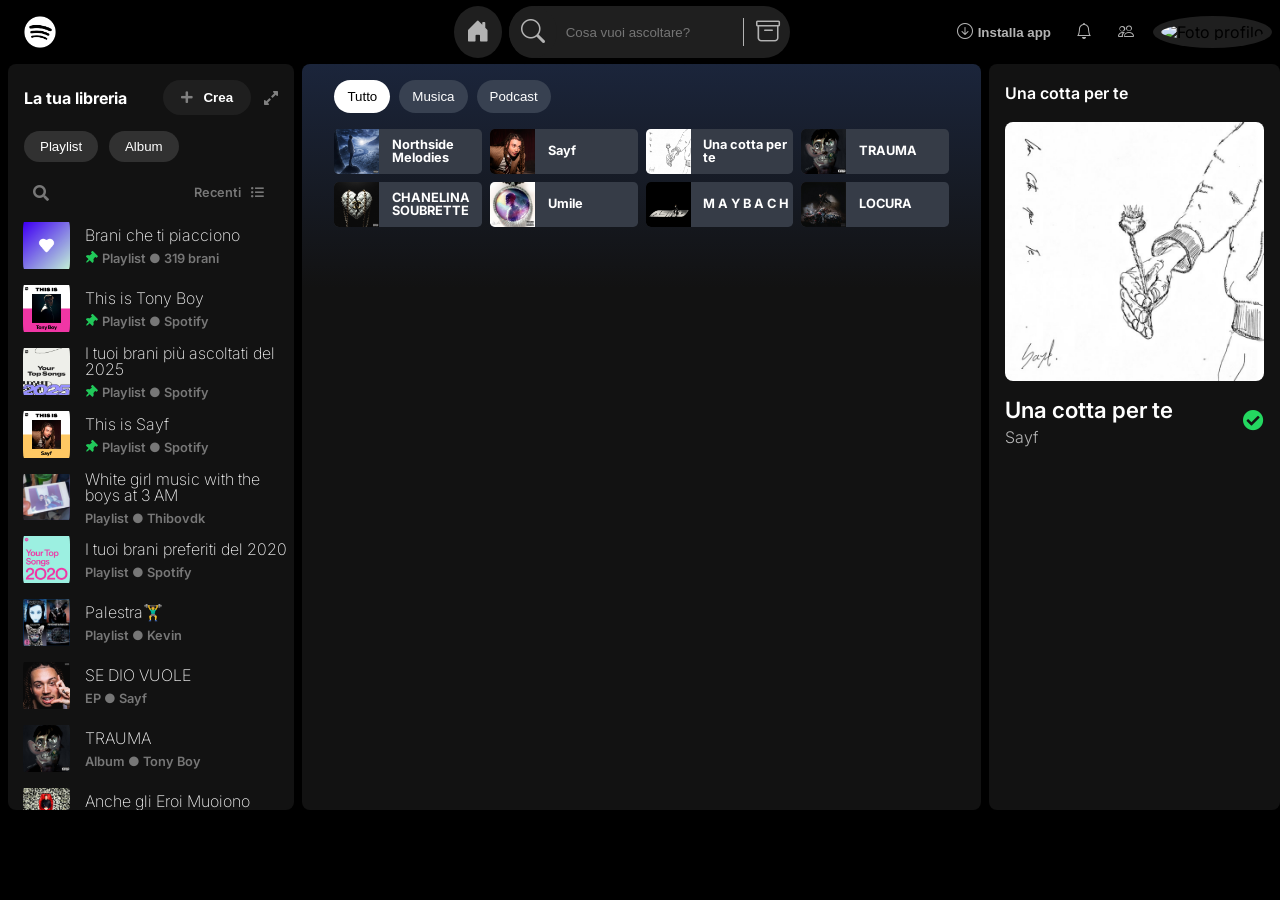
==== commit 48415529: "Update index.html" ====
--- a/index.html
+++ b/index.html
@@ -12,7 +12,7 @@
 
     <link rel="stylesheet" href="./assets/CSS/reset-style.css" />
     <link rel="stylesheet" href="./assets/CSS/new-style.css" />
-    <link rel="stylesheet" href="./stylecopy.css" />
+    <link rel="stylesheet" href="./assets/CSS/style.css" />
     <link
       rel="stylesheet"
       href="https://cdn.jsdelivr.net/npm/bootstrap-icons@1.11.0/font/bootstrap-icons.css"
--- a/assets/CSS/style.css
+++ b/assets/CSS/style.css
@@ -0,0 +1,359 @@
+a {
+  text-decoration: none;
+}
+body {
+  display: grid;
+  grid-template-columns: 23% 53% 24%;
+  grid-template-rows: 64px 1fr 90px;
+  grid-template-areas: "header header header" "sidebar-left main sidebar-right" "footer footer footer";
+  background-color: black;
+  font-family: "Inter", sans-serif;
+  height: 100vh;
+} /* HEADER */
+header {
+  grid-area: header;
+  padding: 5px;
+  box-sizing: border-box;
+  display: flex;
+  justify-content: space-between;
+  align-items: center;
+  padding: 8px;
+} /* PARTE SINISTRA */
+#logo {
+  height: 2em;
+  margin-left: 1em;
+} /* BLOCCO CENTRALE */
+#barra-ricerca {
+  display: flex;
+  flex: 1;
+  justify-content: center;
+  margin-left: 200px;
+} /* UNISCE: ICONA RICERCA, INPUT, ICONA ARCHIVIO */
+#blocco-centrale-ricerca {
+  display: flex;
+  background-color: #1f1f1f;
+  border-radius: 2em;
+  width: 35%;
+} /* BORDO BIANCO SX ICONA ARCHIVIO */
+#archivio > div {
+  border-left: 1px solid #b3b3b3;
+  padding: 0 4px 0 12px;
+} /* BORDO ARROTONDATO A DESTRA PER CHIUDERE INPUT */
+#archivio {
+  border: none;
+  border-top-right-radius: 2em;
+  border-bottom-right-radius: 2em;
+  background-color: #1f1f1f;
+  margin-right: 0.5em;
+} /* INPUT TESTO */
+#blocco-centrale-ricerca input {
+  background-color: #1f1f1f;
+  border: none;
+  flex: 1;
+} /* BLOCCO FINALE */
+#blocco-finale {
+  display: flex;
+  flex-direction: row;
+} /* PER CENTRARE ELEMENTI ULTIMO BLOCCO */
+#sezione-download {
+  display: flex;
+  align-items: center;
+} /* ARROTONDATA FOTO */
+#foto-profilo {
+  border-radius: 50%;
+} /* CREATO BORDO INTORNO CON IL BOTTONE */
+.bordo-foto {
+  background-color: #1f1f1f;
+  padding: 8px;
+} /* ICONE TOPBAR */ /* COLORE + DIMENSIONE PRIME 3 ICONE DA SX */
+i {
+  font-size: 1.8em;
+  color: #b3b3b3;
+} /* DIMENSIONE ULTIME 3 ICONE DA SX */
+#icona-campana {
+  font-size: 1.2em;
+}
+#icona-download {
+  font-size: 1.2em;
+}
+#icona-gruppo {
+  font-size: 1.2em;
+} /* BOTTONI TOPBAR(BOTTONE ARCHIVIO è IN BLOCCO CENTRALE A NOME #ARCHIVIO */
+#bottone-home {
+  margin-right: 0.5em;
+}
+#bottone-lente {
+  margin-right: 0.5em;
+}
+#bottone-download {
+  margin-right: 1em;
+}
+#bottone-campana {
+  margin-right: 1em;
+}
+#bottone-gruppo {
+  margin-right: 1em;
+} /* SFONDO ARROTONDATO PRIMI 2 BOTTONI DA SINISTRA */
+.bottone {
+  background-color: #1f1f1f;
+  padding: 12px;
+  border-radius: 50%;
+  border: none;
+} /* SFONDO ULTIMI 3 BOTTONI */
+.bottone-grigio {
+  background-color: black;
+  border: none;
+  color: #b3b3b3;
+  display: flex;
+  align-items: center;
+  gap: 5px;
+}
+#bottone-download > p,
+#bottone-download > i {
+  font-weight: bold;
+} /* */
+/*  */
+/*  */
+/*  */
+/* BARRA LATERALE SX */
+
+#menù-laterale {
+  grid-area: sidebar-left;
+  overflow-y: auto;
+  border-radius: 0.5em;
+  margin-left: 0.5em;
+  background-color: #121212;
+}
+#header-libreria {
+  padding: 16px 16px 8px;
+  box-sizing: border-box;
+  vertical-align: middle;
+  width: 100%;
+  color: white;
+  display: flex;
+  justify-content: space-between;
+  align-items: center;
+}
+#header-libreria button {
+  color: white;
+  display: flex;
+  align-items: center;
+  background-color: #1f1f1f;
+  border: none;
+  padding: 10px 18px;
+  border-radius: 2em;
+  margin-right: 1em;
+}
+.icona-sx {
+  color: gray;
+  font-size: 1em;
+}
+#header-libreria button > i {
+  margin-right: 0.8em;
+}
+#header-libreria-destra {
+  display: flex;
+  align-items: center;
+}
+#bottoni-libreria button {
+  color: white;
+  background-color: #313131;
+  border: none;
+  padding: 8px 16px;
+  border-radius: 2em;
+  margin-right: 0.5em;
+}
+#bottoni-libreria {
+  margin-left: 1em;
+  margin-top: 0.5em;
+}
+
+/* TERZA RIGA COLONNA DX */
+#terza-riga {
+  display: flex;
+  justify-content: space-between;
+  align-items: center;
+  padding: 20px 25px 10px;
+}
+#terza-riga-recenti {
+  display: flex;
+  align-items: center;
+  font-size: 0.8em;
+  color: #777777;
+  padding: 5px;
+}
+#terza-riga i {
+  color: #777777;
+  font-size: 1em;
+}
+#terza-riga p {
+  margin-right: 10px;
+  font-weight: 600;
+} /* RIGHE ALBUM COLONNA SINISTRA */
+.riga-album {
+  display: flex;
+  color: #f6f6f6;
+  font-weight: 200;
+}
+.seconda-riga-album {
+  display: flex;
+  flex-direction: column;
+  justify-content: center;
+}
+.riga-album i {
+  font-size: 1em;
+  color: #21c95a;
+  margin-right: 7px;
+  transform: rotate(45deg);
+}
+.nome-playlist {
+  padding-bottom: 5px;
+}
+.tipo-playlist {
+  font-size: 0.8em;
+  font-weight: 600;
+  display: flex;
+  color: #777777;
+  padding-top: 5px;
+}
+.riga-album img {
+  width: 47px;
+  border-radius: 16px;
+  padding: 7px 15px;
+}
+/*  */
+/*  */
+/*  */
+/*  */
+/* MAIN CENTRALE */
+
+#main-centrale {
+  grid-area: main;
+  background: linear-gradient(#1b253b, #121212 30%);
+  border-radius: 0.5em;
+  margin-left: 0.5em;
+  overflow-y: auto;
+  width: 100%;
+  padding: 0 2em;
+  box-sizing: border-box;
+}
+
+#main-centrale button {
+  color: white;
+  display: inline-block;
+  align-items: center;
+  background-color: #384151;
+  border: none;
+  padding: 9px 13px;
+  border-radius: 2em;
+  margin-right: 5px;
+  margin-top: 1.2em;
+  font-weight: 200;
+}
+
+#bottone-tutto {
+  background-color: white !important;
+  color: black !important;
+}
+
+#blocco-musica-recente {
+  display: grid;
+  grid-template-columns: repeat(4, 1fr);
+  grid-template-rows: 1fr 1fr;
+  gap: 0.5em;
+  margin-top: 1em;
+}
+
+.musica-recente {
+  background-color: #363c47;
+  display: flex;
+  align-items: center;
+  border-radius: 0.3em;
+}
+
+.musica-recente img {
+  height: 45px;
+  border-top-left-radius: 0.3em;
+  border-bottom-left-radius: 0.3em;
+}
+
+.musica-recente h1 {
+  font-size: 0.8em;
+  color: white;
+  margin-left: 1em;
+  font-weight: 700;
+}
+
+::-webkit-scrollbar {
+  width: 6px;
+}
+
+::-webkit-scrollbar-thumb {
+  background: transparent;
+}
+
+:hover::-webkit-scrollbar-thumb {
+  background: #5a5a5a;
+}
+
+/*  */
+/*  */
+/*  */
+
+/* BARRA CENTRALE DESTRA */
+
+#main-dx {
+  grid-area: sidebar-right;
+  background: #121212;
+  border-radius: 0.5em;
+  margin-left: 1em;
+  overflow-y: auto;
+  height: 100%;
+  padding: 0 1em;
+  box-sizing: border-box;
+}
+
+#main-dx h1 {
+  font-size: 1em;
+  color: white;
+  font-weight: 600;
+  margin: 1.3em 0;
+}
+
+#main-dx img {
+  width: 100%;
+  border-radius: 0.5em;
+}
+
+#main-dx > section {
+  display: flex;
+  justify-content: space-between;
+  align-items: center;
+  margin: 1em 0;
+}
+
+#main-dx section div h1 {
+  margin: 0;
+  padding: 0 0 0.2em 0;
+  font-size: 1.4em;
+}
+
+#main-dx section div p {
+  padding-top: 0.2em;
+  color: #b5b5b5;
+  font-weight: 300;
+}
+
+#main-dx section div i {
+  font-size: 1.3em;
+  color: #24d760;
+}
+
+/*  */
+/*  */
+/*  */
+/*  */
+/*  */
+footer {
+  grid-area: footer;
+}
